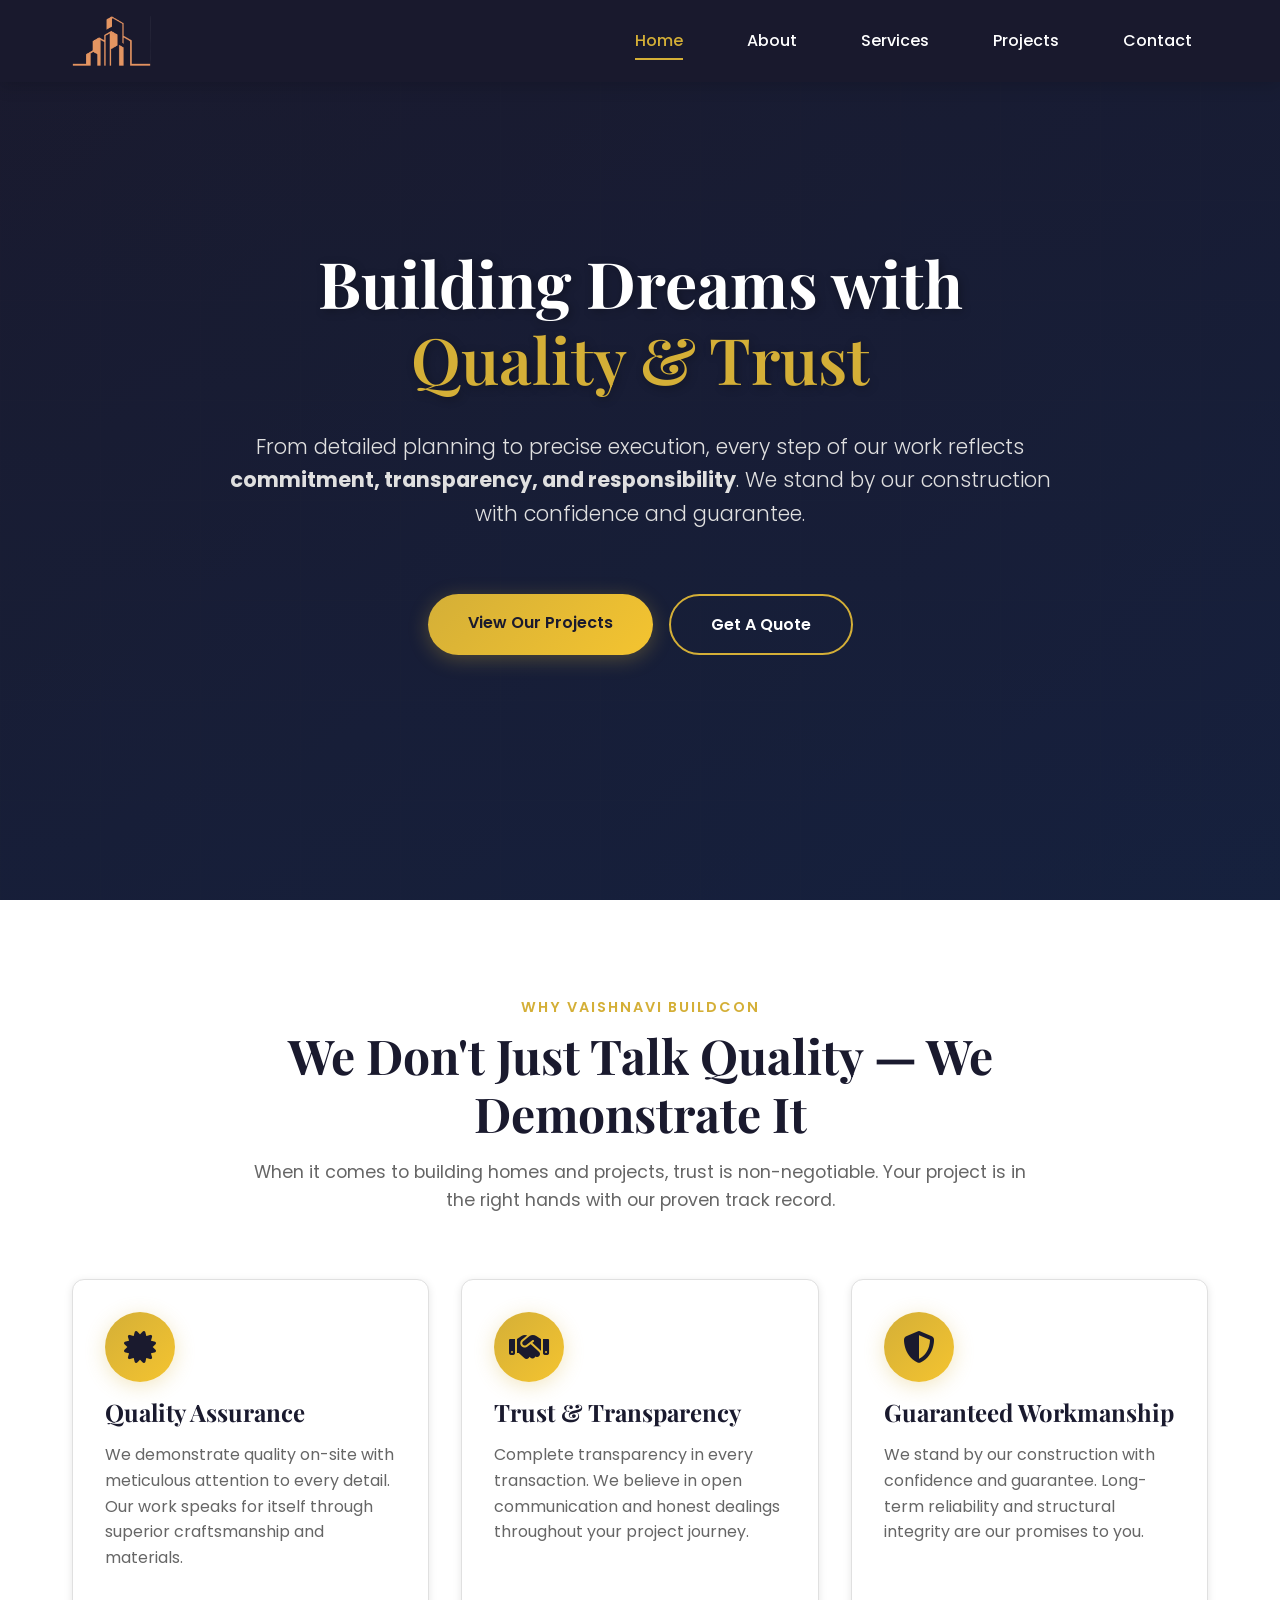
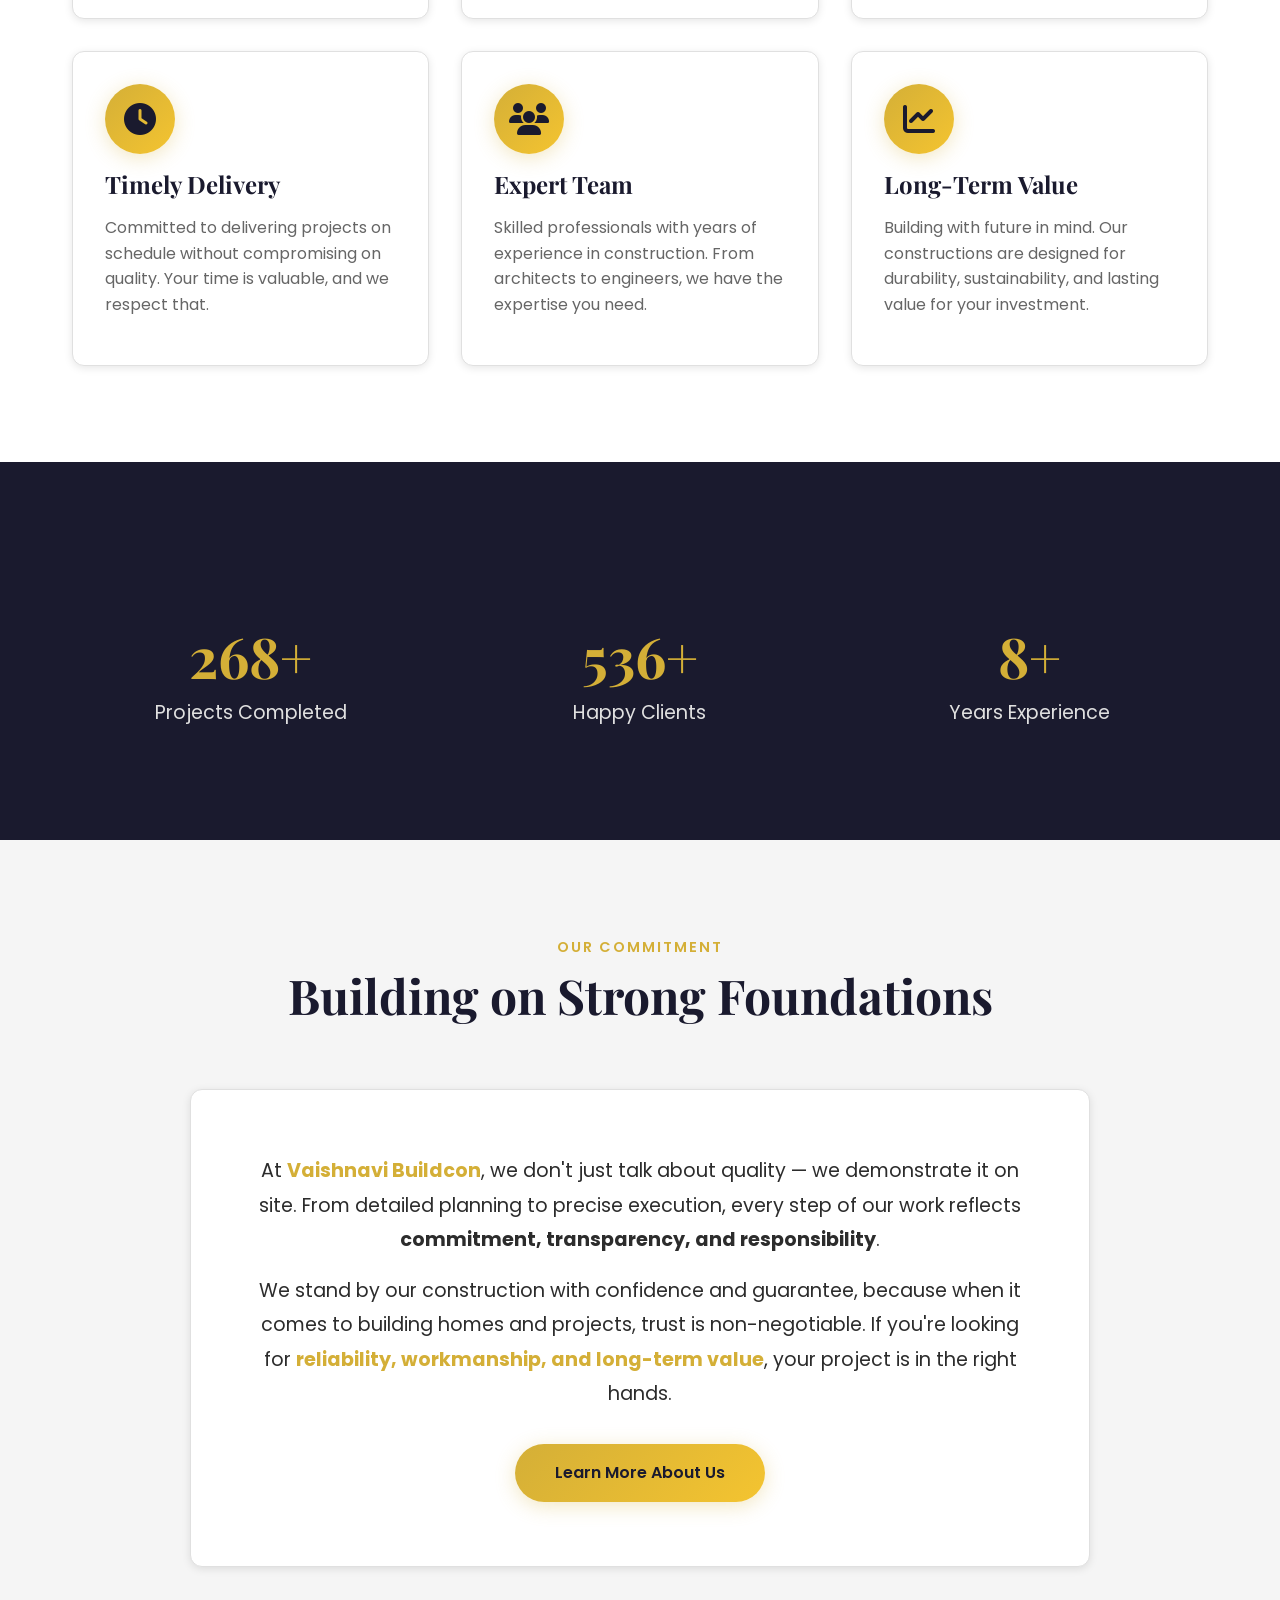
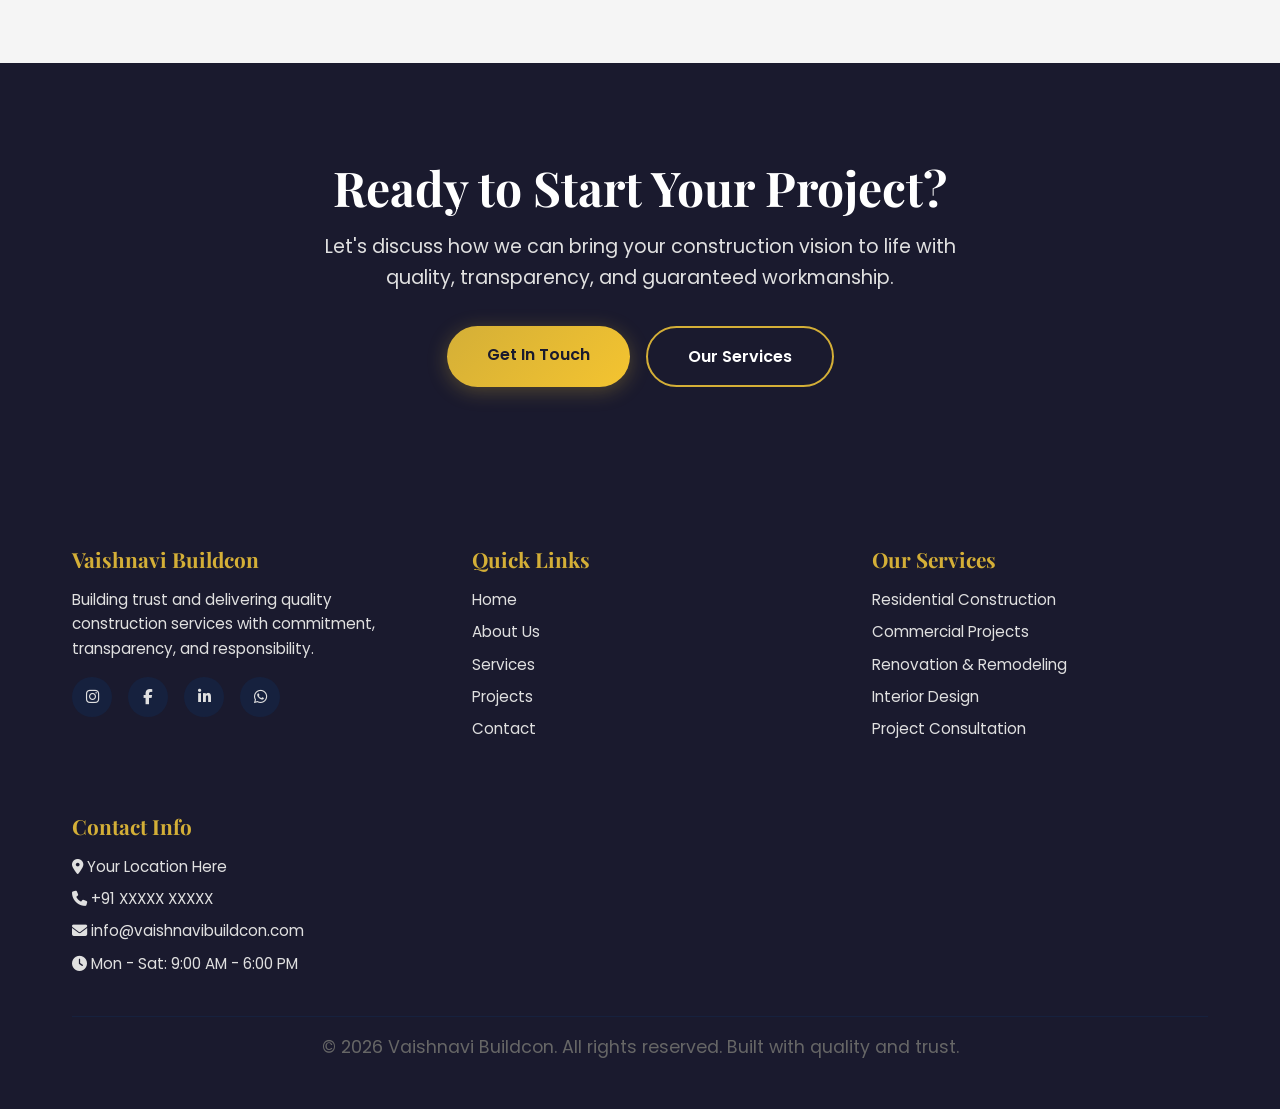
==== index.html @ 638ec4c2 "Initial commit: Vaishnavi Buildcon multi-page website" ====
<!DOCTYPE html>
<html lang="en">
<head>
    <meta charset="UTF-8">
    <meta name="viewport" content="width=device-width, initial-scale=1.0">
    <meta name="description" content="Vaishnavi Buildcon - Quality construction with commitment, transparency, and responsibility. Building homes and projects you can trust.">
    <title>Vaishnavi Buildcon - Quality Construction You Can Trust</title>
    
    <!-- Google Fonts -->
    <link rel="preconnect" href="https://fonts.googleapis.com">
    <link rel="preconnect" href="https://fonts.gstatic.com" crossorigin>
    <link href="https://fonts.googleapis.com/css2?family=Poppins:wght@300;400;500;600;700&family=Playfair+Display:wght@600;700;800&display=swap" rel="stylesheet">
    
    <!-- Font Awesome -->
    <link rel="stylesheet" href="https://cdnjs.cloudflare.com/ajax/libs/font-awesome/6.4.0/css/all.min.css">
    
    <!-- Custom CSS -->
    <link rel="stylesheet" href="css/styles.css">
    
    <!-- Favicon (placeholder) -->
    <link rel="icon" type="image/svg+xml" href="data:image/svg+xml,<svg xmlns='http://www.w3.org/2000/svg' viewBox='0 0 100 100'><text y='.9em' font-size='90'>🏗️</text></svg>">
</head>
<body>
    <!-- Navigation -->
    <nav class="navbar">
        <div class="container">
            <a href="index.html" class="logo" style="display: flex; align-items: center;">
                <img src="Vaishnavi Buildcon (Logo).png" alt="Vaishnavi Buildcon" style="height: 50px; width: auto; filter: brightness(1.2);">
            </a>
            <button class="menu-toggle" aria-label="Toggle menu">
                <span></span>
                <span></span>
                <span></span>
            </button>
            <ul class="nav-menu">
                <li><a href="index.html" class="nav-link">Home</a></li>
                <li><a href="about.html" class="nav-link">About</a></li>
                <li><a href="services.html" class="nav-link">Services</a></li>
                <li><a href="projects.html" class="nav-link">Projects</a></li>
                <li><a href="contact.html" class="nav-link">Contact</a></li>
            </ul>
        </div>
    </nav>

    <!-- Hero Section -->
    <section class="hero">
        <div class="hero-content">
            <h1>Building Dreams with <span class="hero-highlight">Quality & Trust</span></h1>
            <p class="hero-subtitle">
                From detailed planning to precise execution, every step of our work reflects 
                <strong>commitment, transparency, and responsibility</strong>. 
                We stand by our construction with confidence and guarantee.
            </p>
            <div class="hero-buttons">
                <a href="projects.html" class="btn btn-primary">View Our Projects</a>
                <a href="contact.html" class="btn btn-secondary">Get A Quote</a>
            </div>
        </div>
    </section>

    <!-- Why Choose Us Section -->
    <section class="section">
        <div class="container">
            <div class="section-header">
                <div class="section-subtitle">WHY VAISHNAVI BUILDCON</div>
                <h2 class="section-title">We Don't Just Talk Quality — We Demonstrate It</h2>
                <p class="section-description">
                    When it comes to building homes and projects, trust is non-negotiable. 
                    Your project is in the right hands with our proven track record.
                </p>
            </div>
            
            <div class="card-grid">
                <div class="card">
                    <div class="card-icon">
                        <i class="fas fa-certificate"></i>
                    </div>
                    <h3>Quality Assurance</h3>
                    <p>We demonstrate quality on-site with meticulous attention to every detail. Our work speaks for itself through superior craftsmanship and materials.</p>
                </div>
                
                <div class="card">
                    <div class="card-icon">
                        <i class="fas fa-handshake"></i>
                    </div>
                    <h3>Trust & Transparency</h3>
                    <p>Complete transparency in every transaction. We believe in open communication and honest dealings throughout your project journey.</p>
                </div>
                
                <div class="card">
                    <div class="card-icon">
                        <i class="fas fa-shield-alt"></i>
                    </div>
                    <h3>Guaranteed Workmanship</h3>
                    <p>We stand by our construction with confidence and guarantee. Long-term reliability and structural integrity are our promises to you.</p>
                </div>
                
                <div class="card">
                    <div class="card-icon">
                        <i class="fas fa-clock"></i>
                    </div>
                    <h3>Timely Delivery</h3>
                    <p>Committed to delivering projects on schedule without compromising on quality. Your time is valuable, and we respect that.</p>
                </div>
                
                <div class="card">
                    <div class="card-icon">
                        <i class="fas fa-users"></i>
                    </div>
                    <h3>Expert Team</h3>
                    <p>Skilled professionals with years of experience in construction. From architects to engineers, we have the expertise you need.</p>
                </div>
                
                <div class="card">
                    <div class="card-icon">
                        <i class="fas fa-chart-line"></i>
                    </div>
                    <h3>Long-Term Value</h3>
                    <p>Building with future in mind. Our constructions are designed for durability, sustainability, and lasting value for your investment.</p>
                </div>
            </div>
        </div>
    </section>

    <!-- Stats Section -->
    <section class="section section-dark">
        <div class="container">
            <div class="card-grid" style="text-align: center;">
                <div>
                    <h2 style="color: var(--primary-gold); font-size: 3.5rem; margin-bottom: 0.5rem;">
                        <span class="counter" data-target="500">0</span>+
                    </h2>
                    <p style="color: var(--medium-gray); font-size: 1.2rem;">Projects Completed</p>
                </div>
                <div>
                    <h2 style="color: var(--primary-gold); font-size: 3.5rem; margin-bottom: 0.5rem;">
                        <span class="counter" data-target="1000">0</span>+
                    </h2>
                    <p style="color: var(--medium-gray); font-size: 1.2rem;">Happy Clients</p>
                </div>
                <div>
                    <h2 style="color: var(--primary-gold); font-size: 3.5rem; margin-bottom: 0.5rem;">
                        <span class="counter" data-target="15">0</span>+
                    </h2>
                    <p style="color: var(--medium-gray); font-size: 1.2rem;">Years Experience</p>
                </div>
            </div>
        </div>
    </section>

    <!-- Our Commitment Section -->
    <section class="section section-light">
        <div class="container">
            <div class="section-header">
                <div class="section-subtitle">OUR COMMITMENT</div>
                <h2 class="section-title">Building on Strong Foundations</h2>
            </div>
            
            <div style="max-width: 900px; margin: 0 auto;">
                <div class="card" style="padding: var(--spacing-lg); text-align: center;">
                    <p style="font-size: 1.2rem; line-height: 1.8; color: var(--text-dark);">
                        At <strong style="color: var(--primary-gold);">Vaishnavi Buildcon</strong>, 
                        we don't just talk about quality — we demonstrate it on site. 
                        From detailed planning to precise execution, every step of our work reflects 
                        <strong>commitment, transparency, and responsibility</strong>.
                    </p>
                    <p style="font-size: 1.2rem; line-height: 1.8; color: var(--text-dark); margin-top: var(--spacing-sm);">
                        We stand by our construction with confidence and guarantee, because when it comes to 
                        building homes and projects, trust is non-negotiable. If you're looking for 
                        <strong style="color: var(--primary-gold);">reliability, workmanship, and long-term value</strong>, 
                        your project is in the right hands.
                    </p>
                    <div style="margin-top: var(--spacing-md);">
                        <a href="about.html" class="btn btn-primary">Learn More About Us</a>
                    </div>
                </div>
            </div>
        </div>
    </section>

    <!-- CTA Section -->
    <section class="section section-dark">
        <div class="container" style="text-align: center;">
            <h2 style="color: var(--white); margin-bottom: var(--spacing-sm);">
                Ready to Start Your Project?
            </h2>
            <p style="color: var(--medium-gray); font-size: 1.2rem; margin-bottom: var(--spacing-md); max-width: 700px; margin-left: auto; margin-right: auto;">
                Let's discuss how we can bring your construction vision to life with quality, 
                transparency, and guaranteed workmanship.
            </p>
            <div style="display: flex; gap: var(--spacing-sm); justify-content: center; flex-wrap: wrap;">
                <a href="contact.html" class="btn btn-primary">Get In Touch</a>
                <a href="services.html" class="btn btn-secondary">Our Services</a>
            </div>
        </div>
    </section>

    <!-- Footer -->
    <footer class="footer">
        <div class="container">
            <div class="footer-content">
                <div class="footer-section">
                    <h3>Vaishnavi Buildcon</h3>
                    <p>Building trust and delivering quality construction services with commitment, transparency, and responsibility.</p>
                    <div class="social-links">
                        <a href="https://www.instagram.com/reel/DUYKZyjikwP/" target="_blank" class="social-link" aria-label="Instagram">
                            <i class="fab fa-instagram"></i>
                        </a>
                        <a href="#" class="social-link" aria-label="Facebook">
                            <i class="fab fa-facebook-f"></i>
                        </a>
                        <a href="#" class="social-link" aria-label="LinkedIn">
                            <i class="fab fa-linkedin-in"></i>
                        </a>
                        <a href="#" class="social-link" aria-label="WhatsApp">
                            <i class="fab fa-whatsapp"></i>
                        </a>
                    </div>
                </div>
                
                <div class="footer-section">
                    <h3>Quick Links</h3>
                    <p><a href="index.html">Home</a></p>
                    <p><a href="about.html">About Us</a></p>
                    <p><a href="services.html">Services</a></p>
                    <p><a href="projects.html">Projects</a></p>
                    <p><a href="contact.html">Contact</a></p>
                </div>
                
                <div class="footer-section">
                    <h3>Our Services</h3>
                    <p>Residential Construction</p>
                    <p>Commercial Projects</p>
                    <p>Renovation & Remodeling</p>
                    <p>Interior Design</p>
                    <p>Project Consultation</p>
                </div>
                
                <div class="footer-section">
                    <h3>Contact Info</h3>
                    <p><i class="fas fa-map-marker-alt"></i> Your Location Here</p>
                    <p><i class="fas fa-phone"></i> +91 XXXXX XXXXX</p>
                    <p><i class="fas fa-envelope"></i> info@vaishnavibuildcon.com</p>
                    <p><i class="fas fa-clock"></i> Mon - Sat: 9:00 AM - 6:00 PM</p>
                </div>
            </div>
            
            <div class="footer-bottom">
                <p>&copy; 2026 Vaishnavi Buildcon. All rights reserved. Built with quality and trust.</p>
            </div>
        </div>
    </footer>

    <!-- JavaScript -->
    <script src="js/main.js"></script>
</body>
</html>
---- css/styles.css ----
/* ===================================
   Vaishnavi Buildcon - Premium Styles
   =================================== */

/* === CSS Variables & Design System === */
:root {
    /* Premium Color Palette */
    --primary-gold: #D4AF37;
    --primary-dark: #1a1a2e;
    --primary-blue: #16213e;
    --secondary-blue: #0f3460;
    --accent-gold: #F4C430;
    --light-gray: #f5f5f5;
    --medium-gray: #e0e0e0;
    --text-dark: #2c2c2c;
    --text-light: #666666;
    --white: #ffffff;
    
    /* Typography */
    --font-primary: 'Poppins', sans-serif;
    --font-secondary: 'Playfair Display', serif;
    
    /* Spacing */
    --spacing-xs: 0.5rem;
    --spacing-sm: 1rem;
    --spacing-md: 2rem;
    --spacing-lg: 4rem;
    --spacing-xl: 6rem;
    
    /* Transitions */
    --transition-smooth: all 0.3s ease;
    --transition-slow: all 0.5s ease;
    
    /* Shadows */
    --shadow-sm: 0 2px 8px rgba(0,0,0,0.1);
    --shadow-md: 0 4px 16px rgba(0,0,0,0.15);
    --shadow-lg: 0 8px 32px rgba(0,0,0,0.2);
    --shadow-gold: 0 4px 20px rgba(212,175,55,0.3);
}

/* === Reset & Base Styles === */
* {
    margin: 0;
    padding: 0;
    box-sizing: border-box;
}

html {
    scroll-behavior: smooth;
    font-size: 16px;
}

body {
    font-family: var(--font-primary);
    color: var(--text-dark);
    line-height: 1.6;
    overflow-x: hidden;
    background-color: var(--white);
}

img {
    max-width: 100%;
    height: auto;
    display: block;
}

a {
    text-decoration: none;
    color: inherit;
    transition: var(--transition-smooth);
}

ul, ol {
    list-style: none;
}

/* === Typography === */
h1, h2, h3, h4, h5, h6 {
    font-family: var(--font-secondary);
    font-weight: 700;
    line-height: 1.2;
    margin-bottom: var(--spacing-sm);
    color: var(--primary-dark);
}

h1 {
    font-size: clamp(2.5rem, 5vw, 4rem);
}

h2 {
    font-size: clamp(2rem, 4vw, 3rem);
}

h3 {
    font-size: clamp(1.5rem, 3vw, 2rem);
}

p {
    margin-bottom: var(--spacing-sm);
    color: var(--text-light);
    font-size: 1.1rem;
}

/* === Container & Layout === */
.container {
    max-width: 1200px;
    margin: 0 auto;
    padding: 0 var(--spacing-md);
}

.section {
    padding: var(--spacing-xl) 0;
}

.section-dark {
    background-color: var(--primary-dark);
    color: var(--white);
}

.section-light {
    background-color: var(--light-gray);
}

/* === Navigation === */
.navbar {
    position: fixed;
    top: 0;
    left: 0;
    width: 100%;
    background-color: rgba(26, 26, 46, 0.95);
    backdrop-filter: blur(10px);
    padding: 1rem 0;
    z-index: 1000;
    box-shadow: var(--shadow-md);
    transition: var(--transition-smooth);
}

.navbar.scrolled {
    padding: 0.5rem 0;
    background-color: rgba(26, 26, 46, 1);
}

.navbar .container {
    display: flex;
    justify-content: space-between;
    align-items: center;
}

.logo {
    font-family: var(--font-secondary);
    font-size: 1.8rem;
    font-weight: 700;
    color: var(--primary-gold);
    display: flex;
    align-items: center;
    gap: 0.5rem;
}

.logo-subtitle {
    font-size: 0.9rem;
    color: var(--white);
    font-family: var(--font-primary);
    font-weight: 400;
}

.nav-menu {
    display: flex;
    gap: var(--spacing-md);
    align-items: center;
}

.nav-link {
    color: var(--white);
    font-weight: 500;
    font-size: 1rem;
    padding: 0.5rem 1rem;
    border-radius: 4px;
    transition: var(--transition-smooth);
    position: relative;
}

.nav-link::after {
    content: '';
    position: absolute;
    bottom: 0;
    left: 50%;
    transform: translateX(-50%);
    width: 0;
    height: 2px;
    background: var(--primary-gold);
    transition: var(--transition-smooth);
}

.nav-link:hover::after,
.nav-link.active::after {
    width: 60%;
}

.nav-link:hover,
.nav-link.active {
    color: var(--primary-gold);
}

/* Mobile Menu Toggle */
.menu-toggle {
    display: none;
    flex-direction: column;
    gap: 5px;
    cursor: pointer;
    background: none;
    border: none;
    padding: 0.5rem;
}

.menu-toggle span {
    width: 28px;
    height: 3px;
    background-color: var(--primary-gold);
    border-radius: 2px;
    transition: var(--transition-smooth);
}

/* === Buttons === */
.btn {
    display: inline-block;
    padding: 1rem 2.5rem;
    font-size: 1rem;
    font-weight: 600;
    border-radius: 50px;
    border: none;
    cursor: pointer;
    transition: var(--transition-smooth);
    text-align: center;
    font-family: var(--font-primary);
}

.btn-primary {
    background: linear-gradient(135deg, var(--primary-gold), var(--accent-gold));
    color: var(--primary-dark);
    box-shadow: var(--shadow-gold);
}

.btn-primary:hover {
    transform: translateY(-3px);
    box-shadow: 0 6px 25px rgba(212,175,55,0.4);
}

.btn-secondary {
    background-color: transparent;
    color: var(--white);
    border: 2px solid var(--primary-gold);
}

.btn-secondary:hover {
    background-color: var(--primary-gold);
    color: var(--primary-dark);
    transform: translateY(-3px);
}

.btn-dark {
    background-color: var(--primary-dark);
    color: var(--white);
}

.btn-dark:hover {
    background-color: var(--primary-blue);
    transform: translateY(-3px);
}

/* === Hero Section === */
.hero {
    height: 100vh;
    min-height: 600px;
    position: relative;
    display: flex;
    align-items: center;
    justify-content: center;
    background: linear-gradient(135deg, var(--primary-dark), var(--primary-blue));
    overflow: hidden;
}

.hero::before {
    content: '';
    position: absolute;
    top: 0;
    left: 0;
    right: 0;
    bottom: 0;
    background-image: 
        linear-gradient(rgba(26, 26, 46, 0.85), rgba(22, 33, 62, 0.85)),
        url('data:image/svg+xml,<svg width="100" height="100" xmlns="http://www.w3.org/2000/svg"><defs><pattern id="grid" width="100" height="100" patternUnits="userSpaceOnUse"><path d="M 100 0 L 0 0 0 100" fill="none" stroke="rgba(212,175,55,0.1)" stroke-width="1"/></pattern></defs><rect width="100%" height="100%" fill="url(%23grid)"/></svg>');
    opacity: 0.5;
}

.hero-content {
    position: relative;
    z-index: 2;
    text-align: center;
    max-width: 900px;
    padding: 0 var(--spacing-md);
    animation: fadeInUp 1s ease;
}

.hero h1 {
    color: var(--white);
    margin-bottom: var(--spacing-md);
    text-shadow: 2px 2px 10px rgba(0,0,0,0.3);
}

.hero-subtitle {
    font-size: 1.3rem;
    color: var(--medium-gray);
    margin-bottom: var(--spacing-md);
    font-weight: 300;
}

.hero-highlight {
    color: var(--primary-gold);
    font-weight: 600;
}

.hero-buttons {
    display: flex;
    gap: var(--spacing-sm);
    justify-content: center;
    flex-wrap: wrap;
    margin-top: var(--spacing-lg);
}

/* === Section Headers === */
.section-header {
    text-align: center;
    max-width: 800px;
    margin: 0 auto var(--spacing-lg);
}

.section-subtitle {
    text-transform: uppercase;
    letter-spacing: 2px;
    color: var(--primary-gold);
    font-size: 0.9rem;
    font-weight: 600;
    margin-bottom: var(--spacing-xs);
}

.section-title {
    font-size: clamp(2rem, 4vw, 3rem);
    margin-bottom: var(--spacing-sm);
}

.section-description {
    font-size: 1.1rem;
    color: var(--text-light);
}

.section-dark .section-description {
    color: var(--medium-gray);
}

/* === Cards & Features === */
.card-grid {
    display: grid;
    grid-template-columns: repeat(auto-fit, minmax(300px, 1fr));
    gap: var(--spacing-md);
    margin-top: var(--spacing-lg);
}

.card {
    background: var(--white);
    border-radius: 12px;
    padding: var(--spacing-md);
    box-shadow: var(--shadow-sm);
    transition: var(--transition-smooth);
    border: 1px solid var(--medium-gray);
}

.card:hover {
    transform: translateY(-10px);
    box-shadow: var(--shadow-lg);
}

.card-icon {
    width: 70px;
    height: 70px;
    background: linear-gradient(135deg, var(--primary-gold), var(--accent-gold));
    border-radius: 50%;
    display: flex;
    align-items: center;
    justify-content: center;
    margin-bottom: var(--spacing-sm);
    font-size: 2rem;
    color: var(--primary-dark);
    box-shadow: var(--shadow-gold);
}

.card h3 {
    margin-bottom: var(--spacing-sm);
    font-size: 1.5rem;
}

.card p {
    font-size: 1rem;
}

/* === Footer === */
.footer {
    background-color: var(--primary-dark);
    color: var(--white);
    padding: var(--spacing-lg) 0 var(--spacing-md);
}

.footer-content {
    display: grid;
    grid-template-columns: repeat(auto-fit, minmax(250px, 1fr));
    gap: var(--spacing-lg);
    margin-bottom: var(--spacing-md);
}

.footer-section h3 {
    color: var(--primary-gold);
    margin-bottom: var(--spacing-sm);
    font-size: 1.3rem;
}

.footer-section p,
.footer-section a {
    color: var(--medium-gray);
    font-size: 0.95rem;
    margin-bottom: 0.5rem;
}

.footer-section a:hover {
    color: var(--primary-gold);
}

.social-links {
    display: flex;
    gap: var(--spacing-sm);
    margin-top: var(--spacing-sm);
}

.social-link {
    width: 40px;
    height: 40px;
    background-color: var(--primary-blue);
    border-radius: 50%;
    display: flex;
    align-items: center;
    justify-content: center;
    transition: var(--transition-smooth);
}

.social-link:hover {
    background-color: var(--primary-gold);
    transform: translateY(-3px);
}

.footer-bottom {
    border-top: 1px solid var(--primary-blue);
    padding-top: var(--spacing-sm);
    text-align: center;
    color: var(--text-light);
}

/* === Animations === */
@keyframes fadeInUp {
    from {
        opacity: 0;
        transform: translateY(30px);
    }
    to {
        opacity: 1;
        transform: translateY(0);
    }
}

@keyframes fadeIn {
    from {
        opacity: 0;
    }
    to {
        opacity: 1;
    }
}

.fade-in {
    animation: fadeIn 1s ease;
}

/* === Responsive Design === */
@media (max-width: 768px) {
    .menu-toggle {
        display: flex;
        z-index: 1001;
    }
    
    .nav-menu {
        position: fixed;
        top: 0;
        right: -100%;
        height: 100vh;
        width: 70%;
        max-width: 300px;
        background-color: var(--primary-dark);
        flex-direction: column;
        padding: 5rem 2rem;
        gap: var(--spacing-sm);
        transition: var(--transition-smooth);
        box-shadow: var(--shadow-lg);
        align-items: flex-start;
    }
    
    .nav-menu.active {
        right: 0;
    }
    
    .hero-buttons {
        flex-direction: column;
        align-items: center;
    }
    
    .btn {
        width: 100%;
        max-width: 300px;
    }
    
    .card-grid {
        grid-template-columns: 1fr;
    }
    
    .section {
        padding: var(--spacing-lg) 0;
    }
}

@media (max-width: 480px) {
    :root {
        font-size: 14px;
    }
    
    .navbar {
        padding: 0.8rem 0;
    }
    
    .logo {
        font-size: 1.4rem;
    }
}
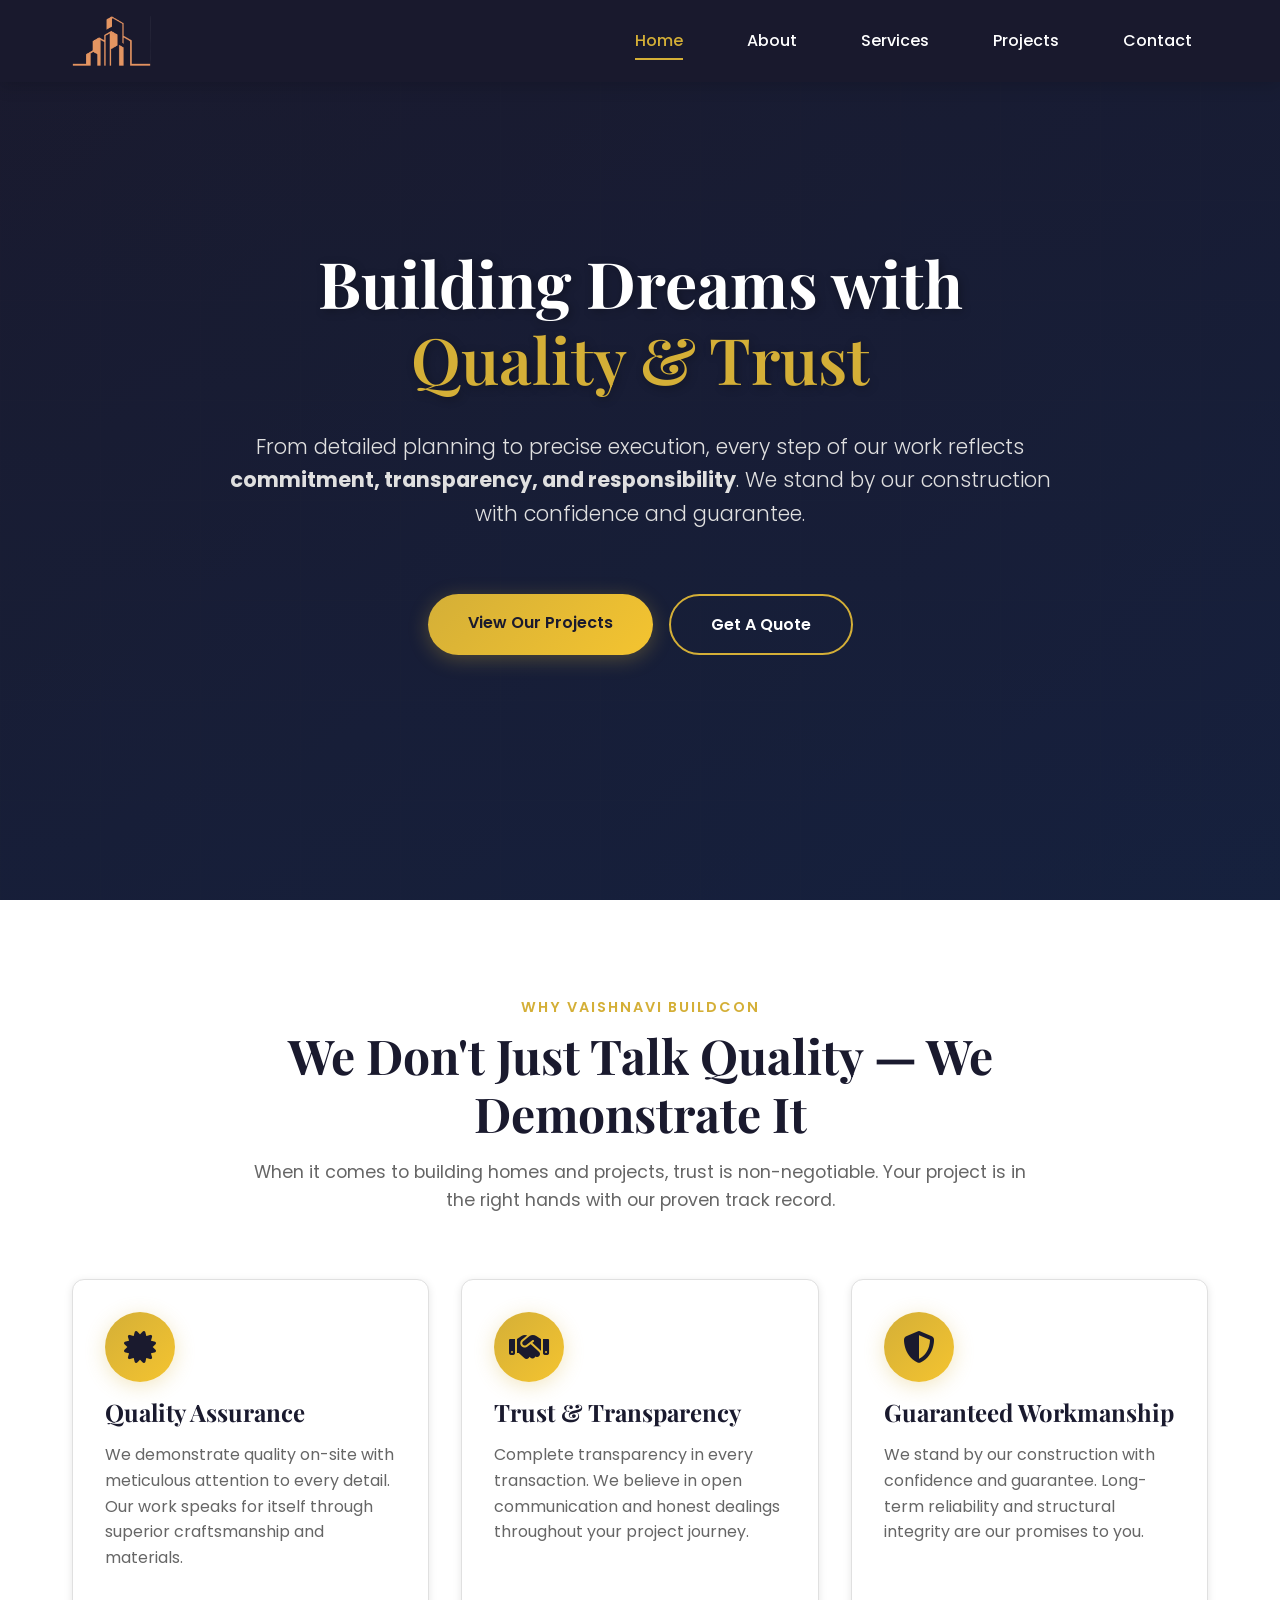
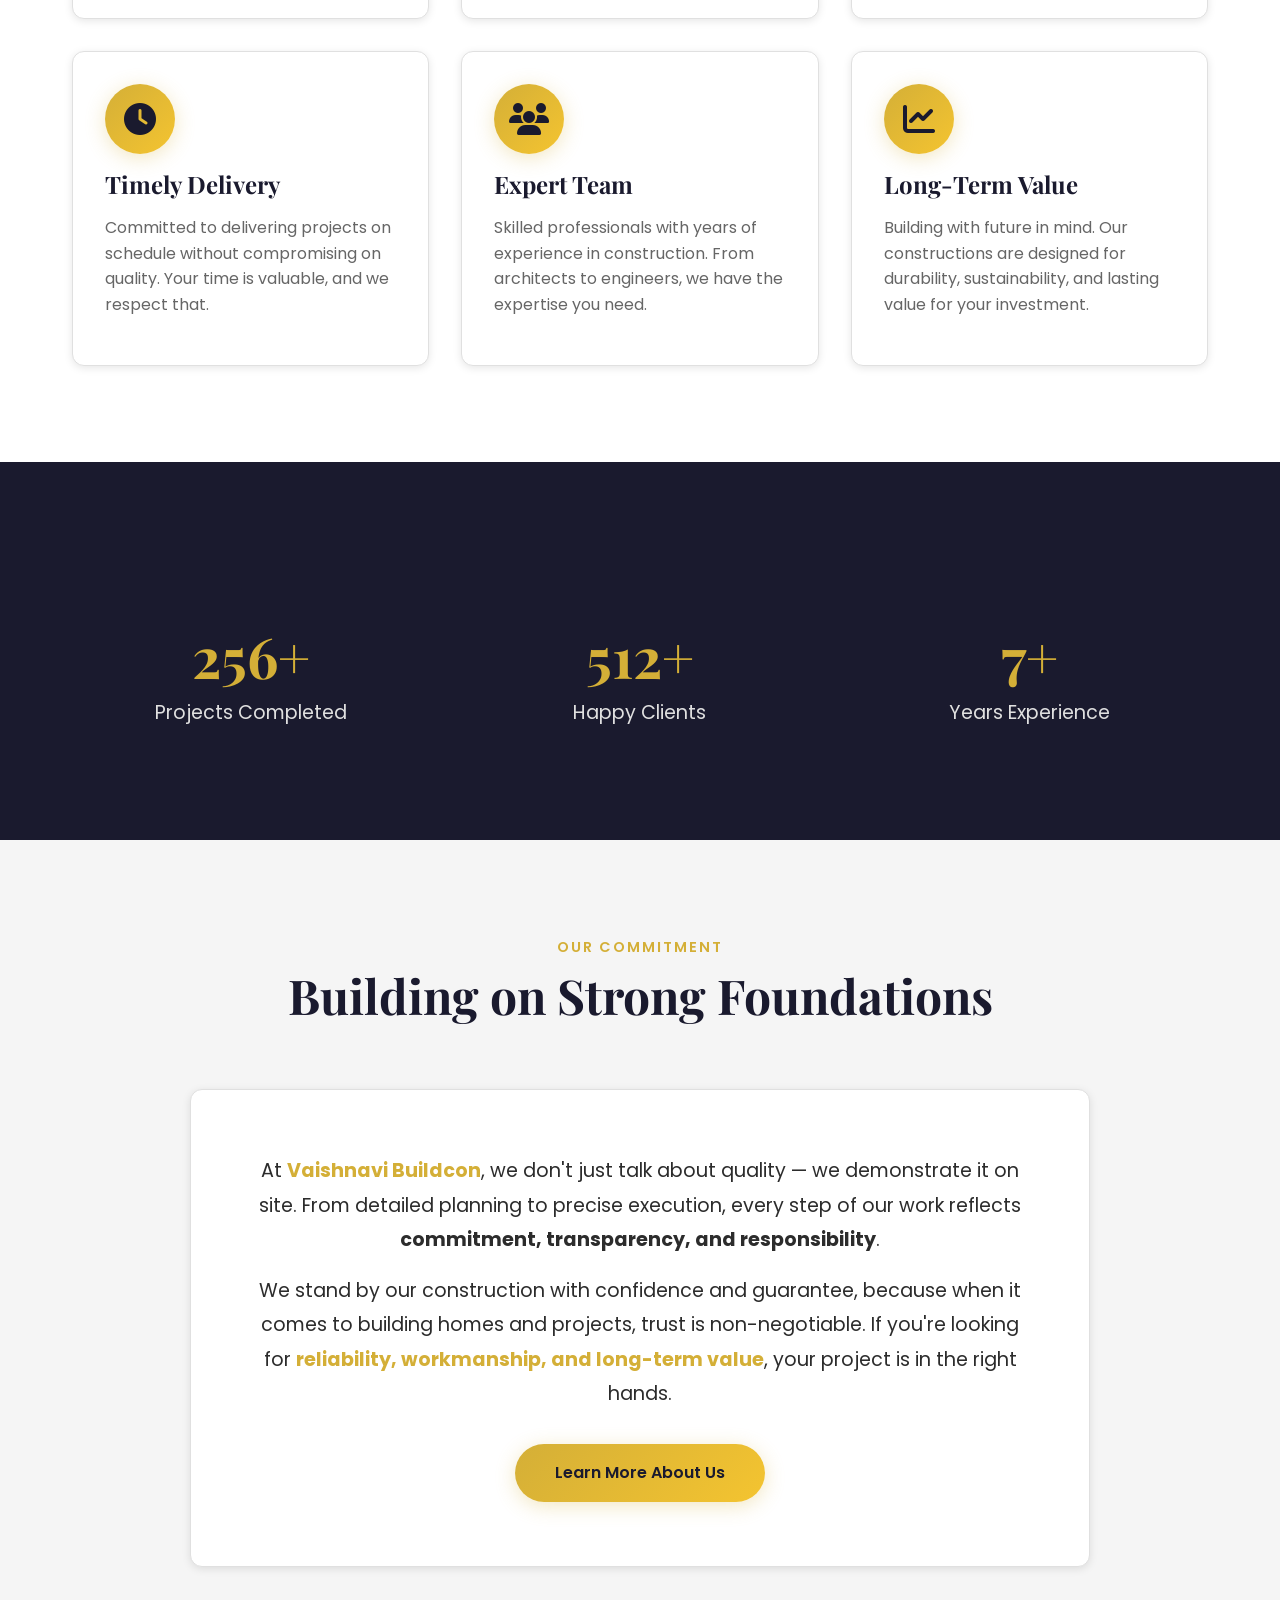
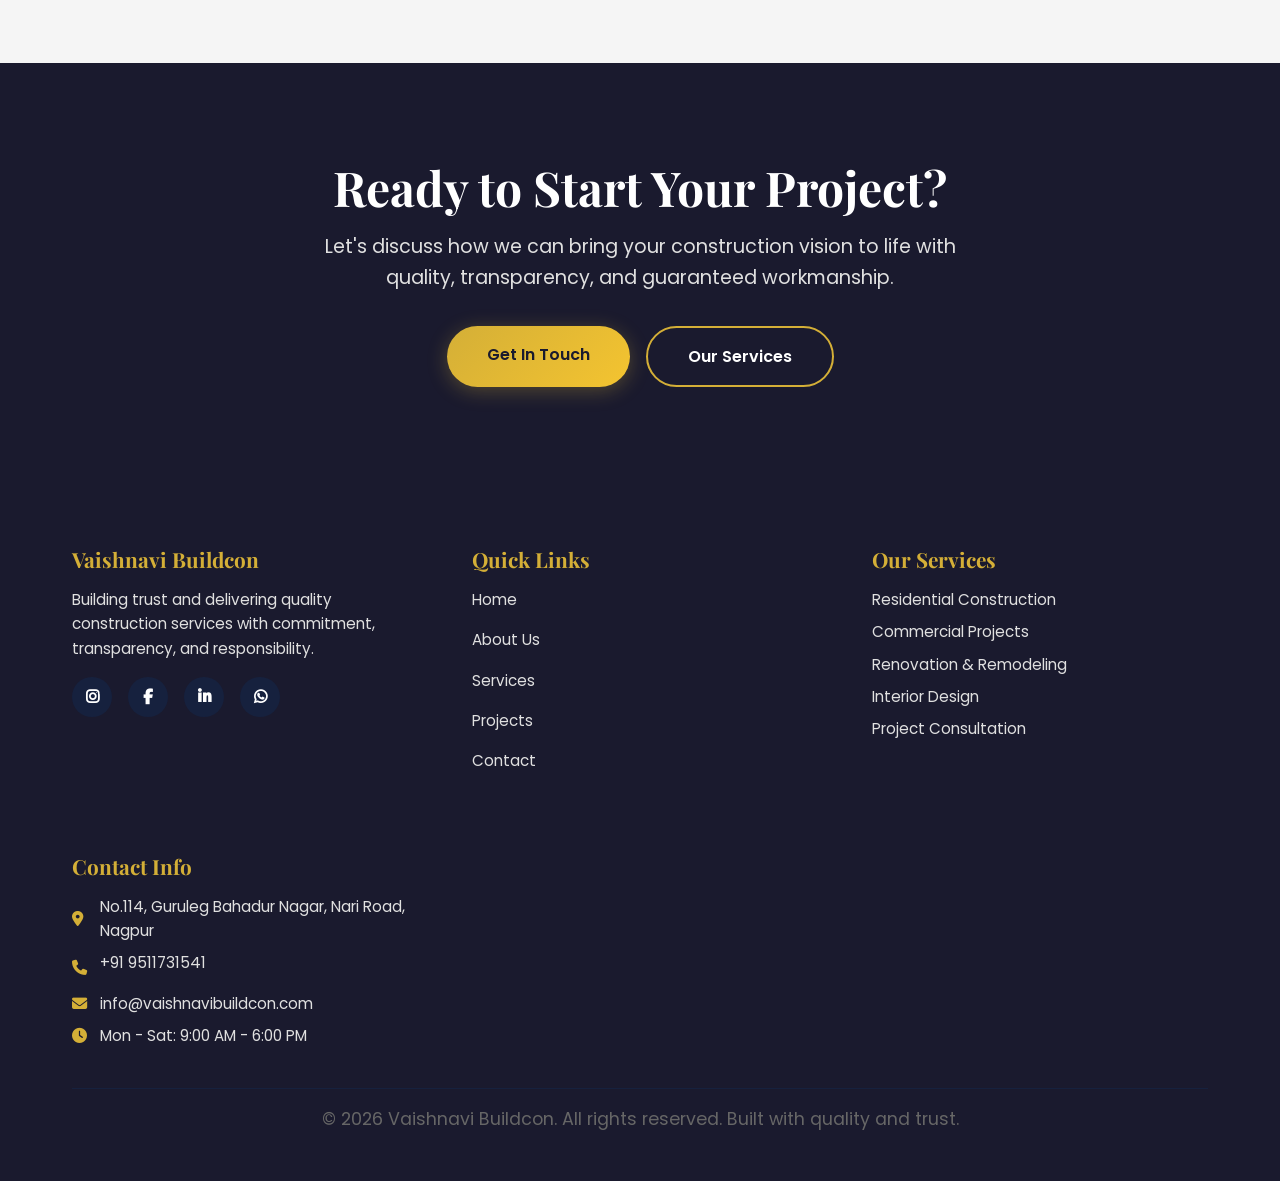
==== commit cb26dfe1: "Replace project card icons with real construction images from Unsplash" ====
--- a/index.html
+++ b/index.html
@@ -238,10 +238,10 @@
                 
                 <div class="footer-section">
                     <h3>Contact Info</h3>
-                    <p><i class="fas fa-map-marker-alt"></i> Your Location Here</p>
-                    <p><i class="fas fa-phone"></i> +91 XXXXX XXXXX</p>
-                    <p><i class="fas fa-envelope"></i> info@vaishnavibuildcon.com</p>
-                    <p><i class="fas fa-clock"></i> Mon - Sat: 9:00 AM - 6:00 PM</p>
+                    <p><i class="fas fa-map-marker-alt" style="margin-right: 0.5rem;"></i> No.114, Guruleg Bahadur Nagar, Nari Road, Nagpur</p>
+                    <p><i class="fas fa-phone" style="margin-right: 0.5rem;"></i> <a href="tel:+919511731541">+91 9511731541</a></p>
+                    <p><i class="fas fa-envelope" style="margin-right: 0.5rem;"></i> info@vaishnavibuildcon.com</p>
+                    <p><i class="fas fa-clock" style="margin-right: 0.5rem;"></i> Mon - Sat: 9:00 AM - 6:00 PM</p>
                 </div>
             </div>
             
--- a/css/styles.css
+++ b/css/styles.css
@@ -393,9 +393,20 @@
     box-shadow: var(--shadow-gold);
 }
 
+.card-icon i {
+    color: var(--primary-dark);
+}
+
 .card h3 {
     margin-bottom: var(--spacing-sm);
     font-size: 1.5rem;
+}
+
+/* Ensure all FontAwesome icons are visible */
+i.fas, i.fab, i.far, i.fal {
+    font-family: 'Font Awesome 6 Free', 'Font Awesome 6 Brands' !important;
+    font-weight: 900;
+    font-style: normal;
 }
 
 .card p {
@@ -427,6 +438,13 @@
     color: var(--medium-gray);
     font-size: 0.95rem;
     margin-bottom: 0.5rem;
+    display: flex;
+    align-items: center;
+}
+
+.footer-section p i {
+    color: var(--primary-gold);
+    min-width: 20px;
 }
 
 .footer-section a:hover {
@@ -448,11 +466,21 @@
     align-items: center;
     justify-content: center;
     transition: var(--transition-smooth);
+    color: var(--white);
+    font-size: 1.1rem;
+}
+
+.social-link i {
+    color: var(--white);
 }
 
 .social-link:hover {
     background-color: var(--primary-gold);
     transform: translateY(-3px);
+}
+
+.social-link:hover i {
+    color: var(--primary-dark);
 }
 
 .footer-bottom {
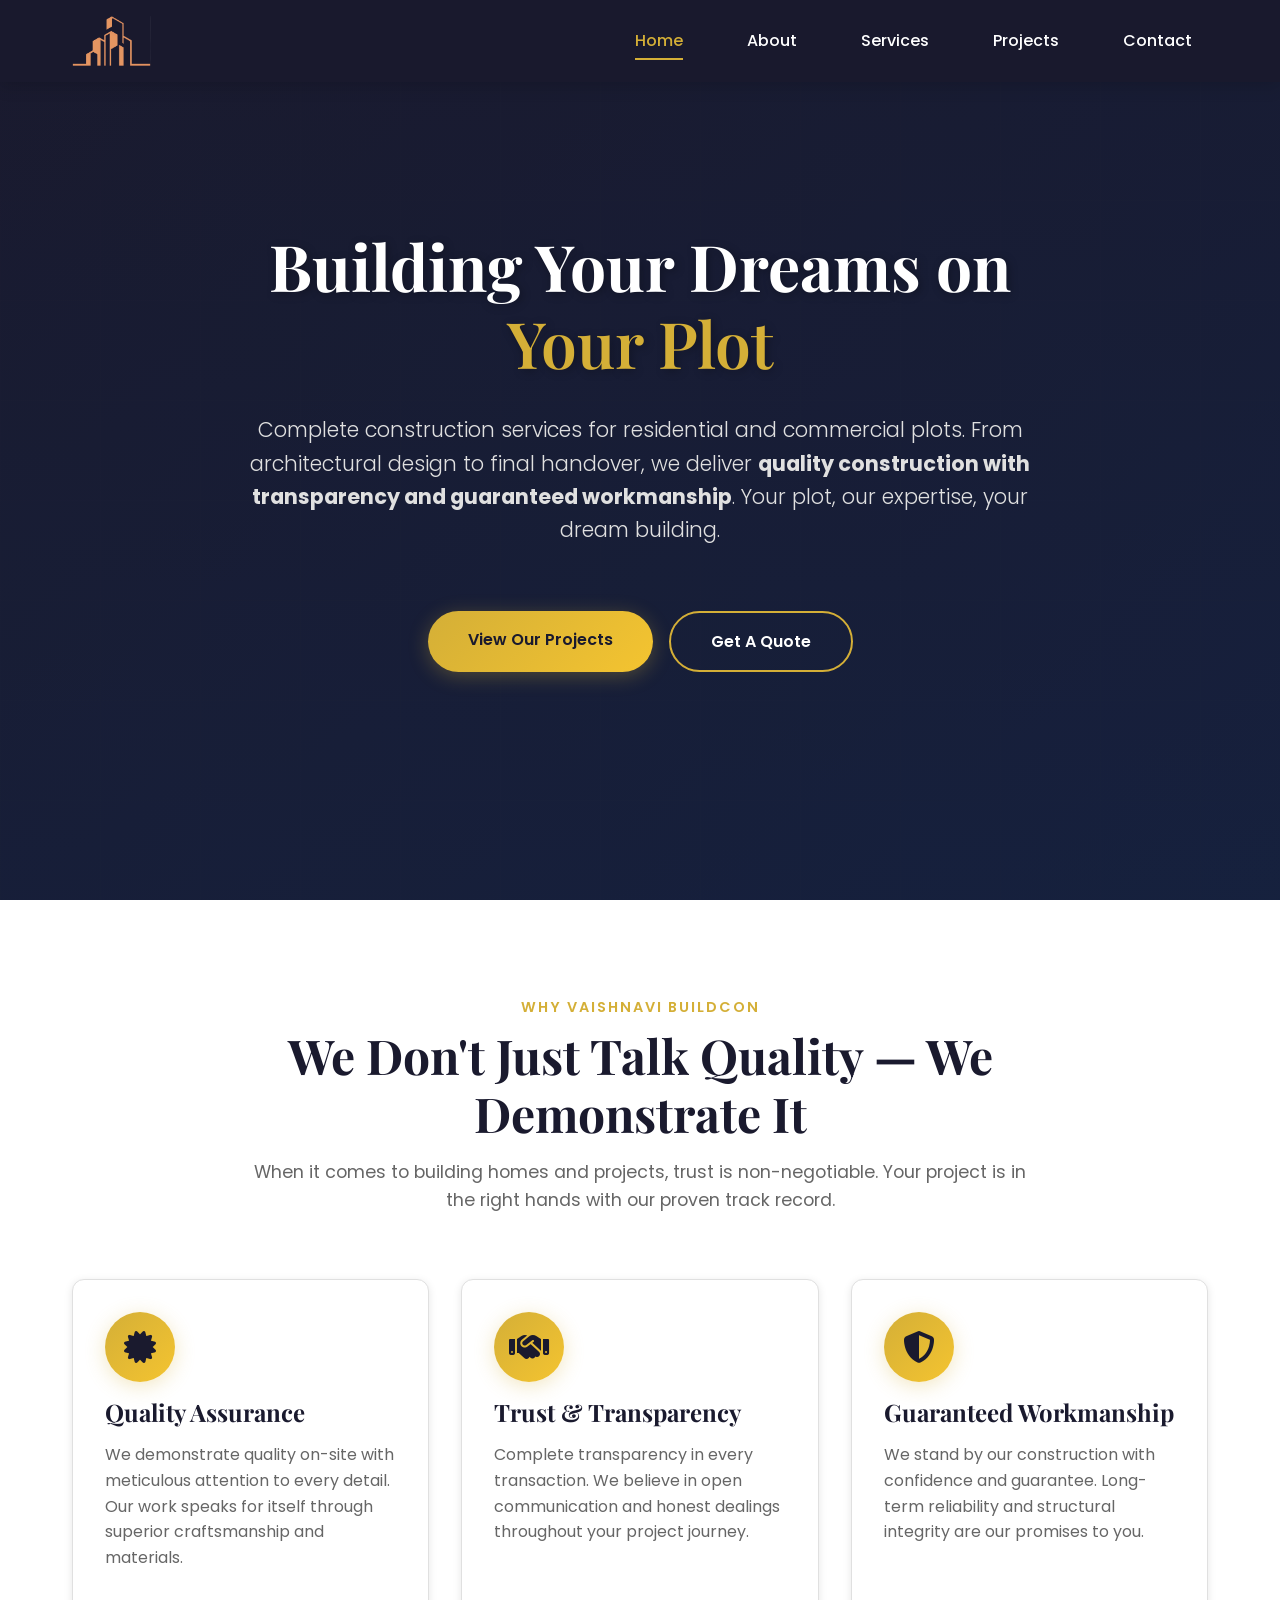
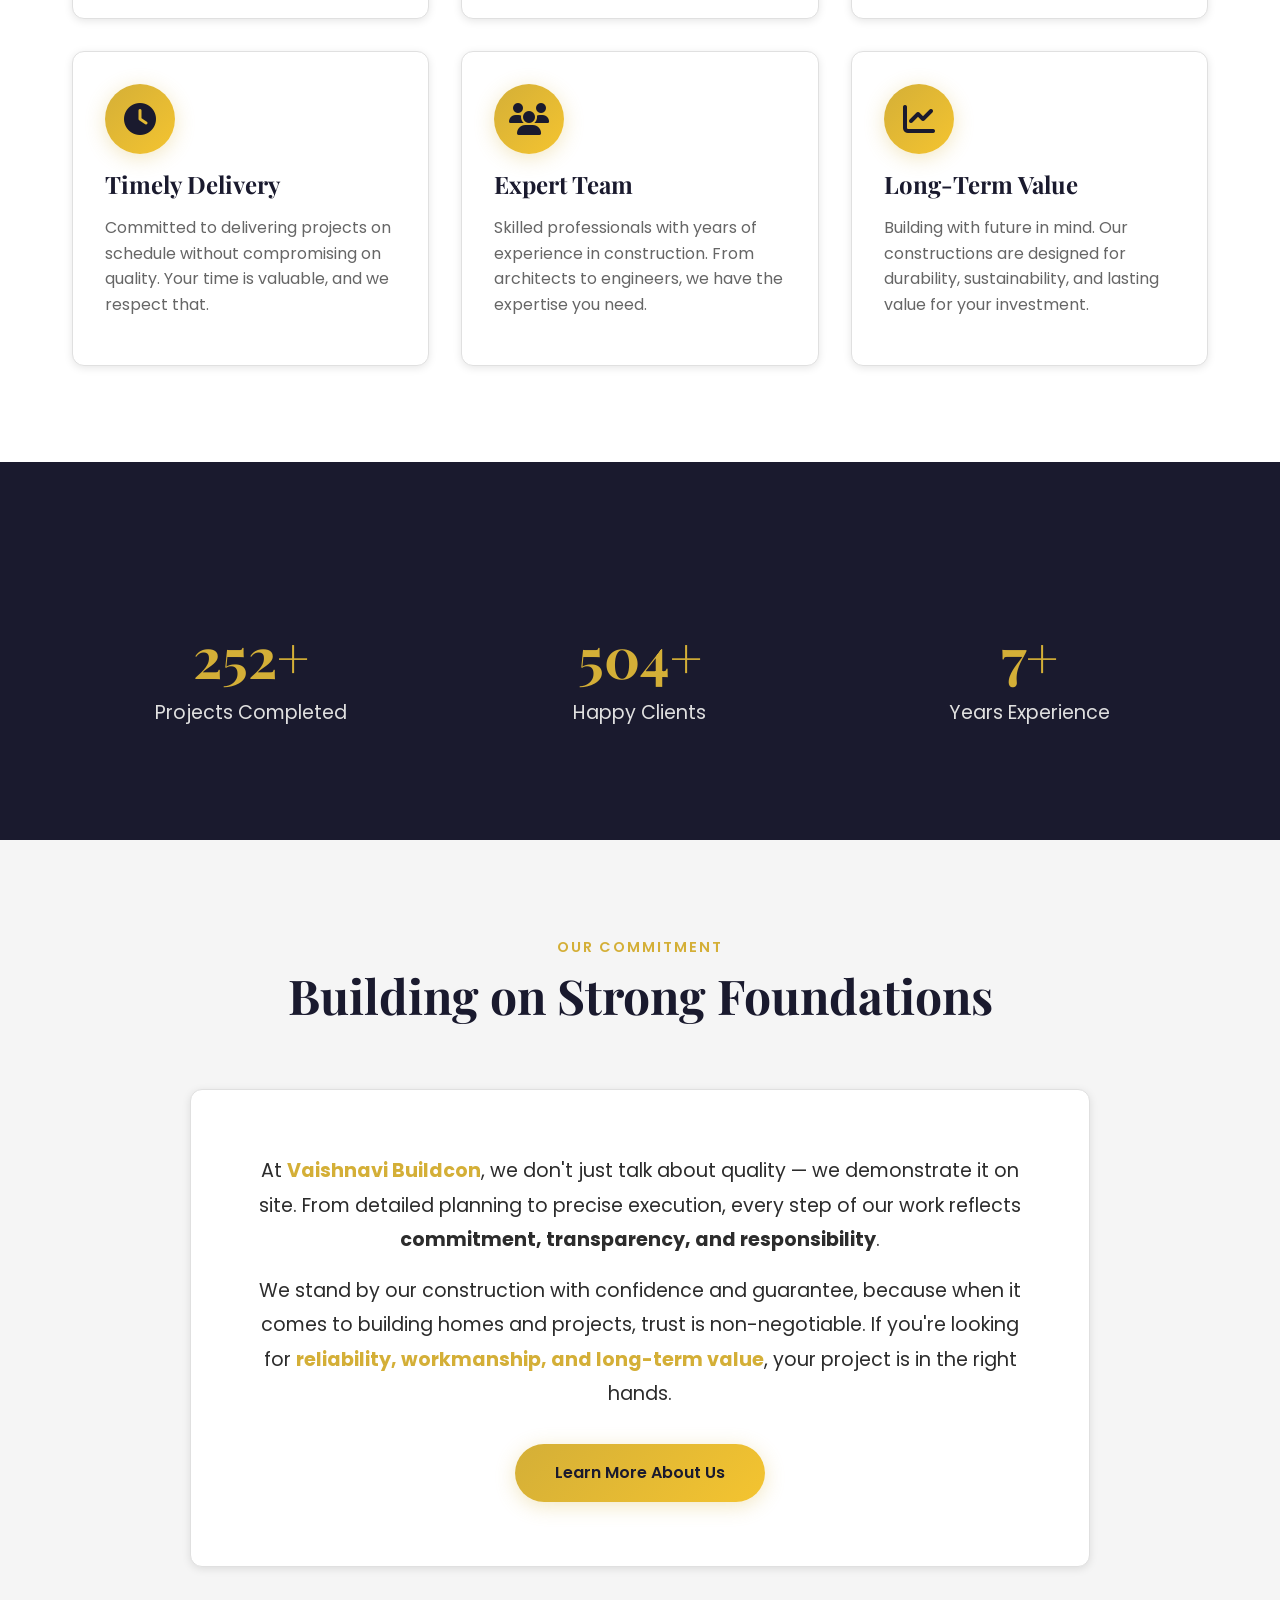
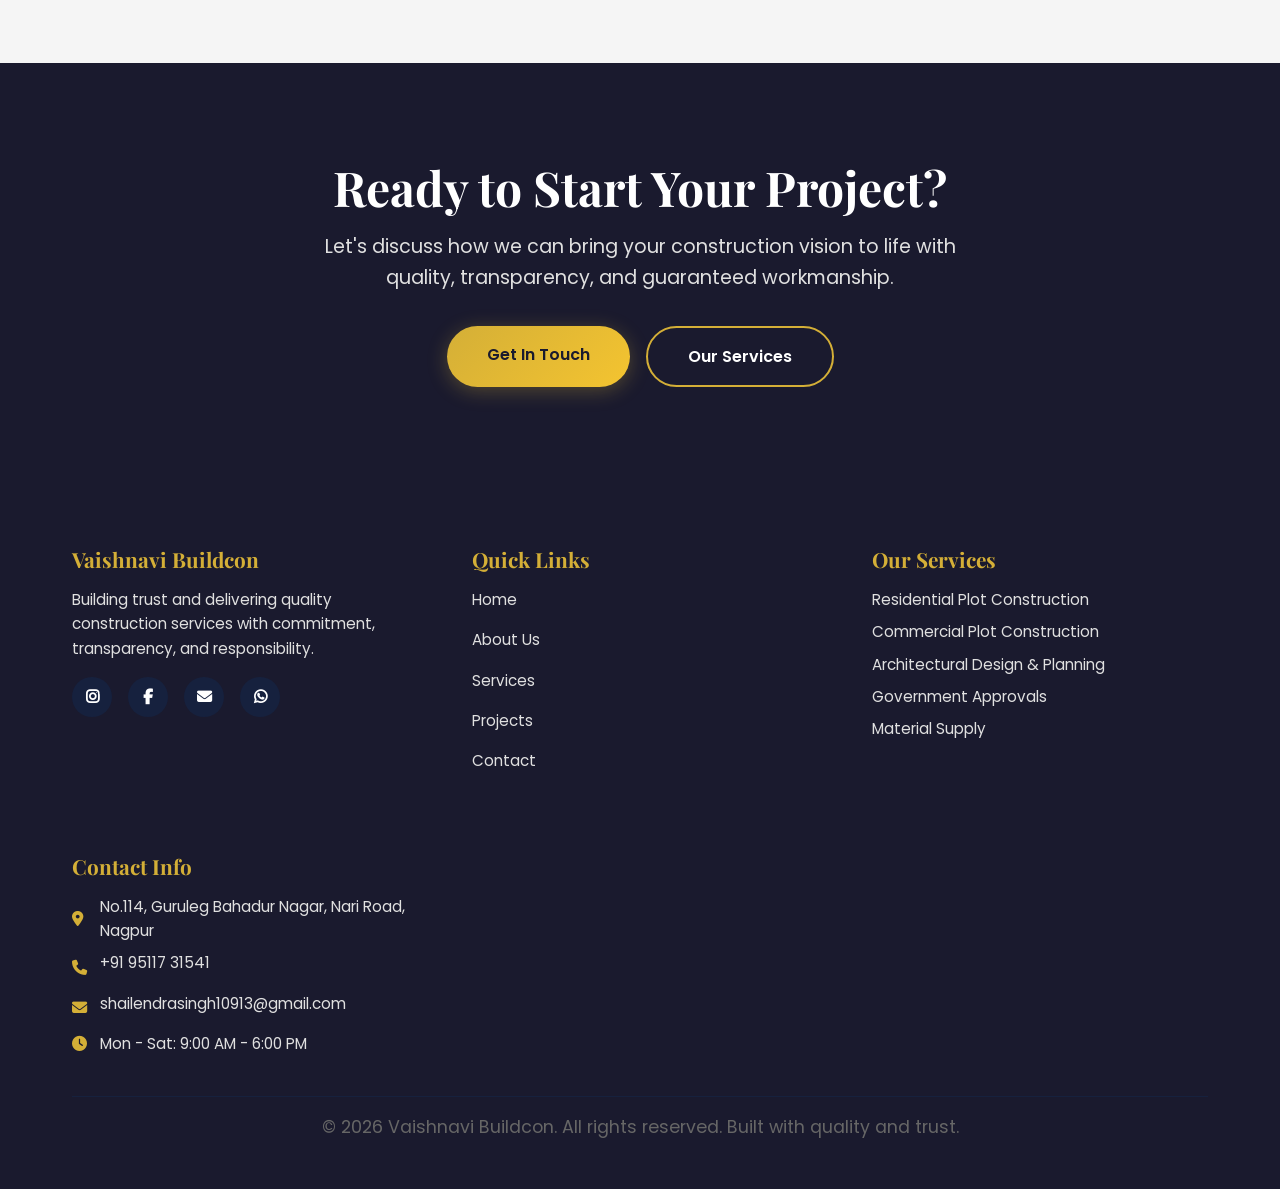
==== commit 3ae7e18b: "Update contact info, services, social links, and Web3Forms integration" ====
--- a/index.html
+++ b/index.html
@@ -3,8 +3,8 @@
 <head>
     <meta charset="UTF-8">
     <meta name="viewport" content="width=device-width, initial-scale=1.0">
-    <meta name="description" content="Vaishnavi Buildcon - Quality construction with commitment, transparency, and responsibility. Building homes and projects you can trust.">
-    <title>Vaishnavi Buildcon - Quality Construction You Can Trust</title>
+    <meta name="description" content="Vaishnavi Buildcon - Complete plot construction services for residential and commercial buildings. From design to delivery with quality and trust.">
+    <title>Vaishnavi Buildcon - Complete Plot Construction Services | Residential & Commercial</title>
     
     <!-- Google Fonts -->
     <link rel="preconnect" href="https://fonts.googleapis.com">
@@ -45,11 +45,11 @@
     <!-- Hero Section -->
     <section class="hero">
         <div class="hero-content">
-            <h1>Building Dreams with <span class="hero-highlight">Quality & Trust</span></h1>
+            <h1>Building Your Dreams on <span class="hero-highlight">Your Plot</span></h1>
             <p class="hero-subtitle">
-                From detailed planning to precise execution, every step of our work reflects 
-                <strong>commitment, transparency, and responsibility</strong>. 
-                We stand by our construction with confidence and guarantee.
+                Complete construction services for residential and commercial plots. From architectural design to final handover, 
+                we deliver <strong>quality construction with transparency and guaranteed workmanship</strong>. 
+                Your plot, our expertise, your dream building.
             </p>
             <div class="hero-buttons">
                 <a href="projects.html" class="btn btn-primary">View Our Projects</a>
@@ -203,16 +203,16 @@
                     <h3>Vaishnavi Buildcon</h3>
                     <p>Building trust and delivering quality construction services with commitment, transparency, and responsibility.</p>
                     <div class="social-links">
-                        <a href="https://www.instagram.com/reel/DUYKZyjikwP/" target="_blank" class="social-link" aria-label="Instagram">
+                        <a href="https://www.instagram.com/vaishnavi_buildcon__?igsh=MWp1bjlud3llNHpjOA==" target="_blank" class="social-link" aria-label="Instagram">
                             <i class="fab fa-instagram"></i>
                         </a>
-                        <a href="#" class="social-link" aria-label="Facebook">
+                        <a href="https://www.facebook.com/profile.php?id=61583809733543" target="_blank" class="social-link" aria-label="Facebook">
                             <i class="fab fa-facebook-f"></i>
                         </a>
-                        <a href="#" class="social-link" aria-label="LinkedIn">
-                            <i class="fab fa-linkedin-in"></i>
-                        </a>
-                        <a href="#" class="social-link" aria-label="WhatsApp">
+                        <a href="mailto:shailendrasingh10913@gmail.com" class="social-link" aria-label="Email">
+                            <i class="fas fa-envelope"></i>
+                        </a>
+                        <a href="https://wa.me/919511731541" target="_blank" class="social-link" aria-label="WhatsApp">
                             <i class="fab fa-whatsapp"></i>
                         </a>
                     </div>
@@ -229,18 +229,18 @@
                 
                 <div class="footer-section">
                     <h3>Our Services</h3>
-                    <p>Residential Construction</p>
-                    <p>Commercial Projects</p>
-                    <p>Renovation & Remodeling</p>
-                    <p>Interior Design</p>
-                    <p>Project Consultation</p>
+                    <p>Residential Plot Construction</p>
+                    <p>Commercial Plot Construction</p>
+                    <p>Architectural Design & Planning</p>
+                    <p>Government Approvals</p>
+                    <p>Material Supply</p>
                 </div>
                 
                 <div class="footer-section">
                     <h3>Contact Info</h3>
                     <p><i class="fas fa-map-marker-alt" style="margin-right: 0.5rem;"></i> No.114, Guruleg Bahadur Nagar, Nari Road, Nagpur</p>
-                    <p><i class="fas fa-phone" style="margin-right: 0.5rem;"></i> <a href="tel:+919511731541">+91 9511731541</a></p>
-                    <p><i class="fas fa-envelope" style="margin-right: 0.5rem;"></i> info@vaishnavibuildcon.com</p>
+                    <p><i class="fas fa-phone" style="margin-right: 0.5rem;"></i> <a href="tel:+919511731541">+91 95117 31541</a></p>
+                    <p><i class="fas fa-envelope" style="margin-right: 0.5rem;"></i> <a href="mailto:shailendrasingh10913@gmail.com">shailendrasingh10913@gmail.com</a></p>
                     <p><i class="fas fa-clock" style="margin-right: 0.5rem;"></i> Mon - Sat: 9:00 AM - 6:00 PM</p>
                 </div>
             </div>
--- a/css/styles.css
+++ b/css/styles.css
@@ -106,6 +106,7 @@
     max-width: 1200px;
     margin: 0 auto;
     padding: 0 var(--spacing-md);
+    width: 100%;
 }
 
 .section {
@@ -517,6 +518,10 @@
 
 /* === Responsive Design === */
 @media (max-width: 768px) {
+    .container {
+        padding: 0 var(--spacing-sm);
+    }
+    
     .menu-toggle {
         display: flex;
         z-index: 1001;
@@ -542,22 +547,69 @@
         right: 0;
     }
     
+    .hero {
+        min-height: 500px;
+        padding: 0;
+    }
+    
+    .hero-content {
+        padding: 0 var(--spacing-sm);
+    }
+    
     .hero-buttons {
         flex-direction: column;
         align-items: center;
+        gap: 1rem;
+        width: 100%;
     }
     
     .btn {
         width: 100%;
-        max-width: 300px;
+        max-width: 280px;
+        padding: 0.9rem 2rem;
     }
     
     .card-grid {
         grid-template-columns: 1fr;
+        gap: var(--spacing-sm);
     }
     
     .section {
-        padding: var(--spacing-lg) 0;
+        padding: 3rem 0;
+    }
+    
+    .section-header {
+        margin-bottom: 2rem;
+    }
+    
+    .footer-content {
+        grid-template-columns: 1fr;
+        gap: var(--spacing-md);
+        text-align: center;
+    }
+    
+    .footer-section p,
+    .footer-section a {
+        justify-content: center;
+    }
+    
+    .social-links {
+        justify-content: center;
+    }
+    
+    /* CTA Section Mobile */
+    .section-dark .container > div[style*="display: flex"] {
+        gap: 1rem !important;
+    }
+    
+    /* Contact Page Specific */
+    .contact-info-card {
+        padding: var(--spacing-md) !important;
+    }
+    
+    .contact-item {
+        flex-direction: row;
+        text-align: left;
     }
 }
 
@@ -566,11 +618,117 @@
         font-size: 14px;
     }
     
+    .container {
+        padding: 0 1rem;
+    }
+    
     .navbar {
         padding: 0.8rem 0;
     }
     
+    .navbar .container {
+        padding: 0 1rem;
+    }
+    
     .logo {
+        font-size: 1.3rem;
+    }
+    
+    .logo img {
+        height: 35px;
+    }
+    
+    .hero {
+        min-height: 450px;
+    }
+    
+    .hero-content {
+        padding: 0 1rem;
+    }
+    
+    .hero-buttons {
+        gap: 0.8rem;
+    }
+    
+    .section {
+        padding: 2.5rem 0;
+    }
+    
+    .section-header {
+        margin-bottom: 1.5rem;
+    }
+    
+    h1 {
+        font-size: 2rem;
+    }
+    
+    h2 {
+        font-size: 1.75rem;
+    }
+    
+    h3 {
         font-size: 1.4rem;
     }
-}
+    
+    .btn {
+        padding: 0.8rem 1.5rem;
+        font-size: 0.95rem;
+        max-width: 100%;
+    }
+    
+    .card {
+        padding: 1.5rem;
+    }
+    
+    .card-grid {
+        gap: 1rem;
+    }
+    
+    .card-icon {
+        width: 60px;
+        height: 60px;
+        font-size: 1.8rem;
+    }
+    
+    /* Footer mobile adjustments */
+    .footer {
+        padding: 2.5rem 0 1.5rem;
+    }
+    
+    .footer-content {
+        gap: 2rem;
+    }
+    
+    .footer-section h3 {
+        font-size: 1.2rem;
+    }
+    
+    .social-links {
+        margin-top: 1rem;
+    }
+    
+    .social-link {
+        width: 36px;
+        height: 36px;
+        font-size: 1rem;
+    }
+    
+    /* Contact page mobile */
+    .contact-info-card {
+        padding: 1.5rem !important;
+    }
+    
+    .contact-icon {
+        width: 45px;
+        height: 45px;
+        font-size: 1.2rem;
+    }
+    
+    /* Form adjustments */
+    .form-group input,
+    .form-group textarea,
+    .form-group select {
+        padding: 0.8rem;
+        font-size: 1rem;
+    }
+}
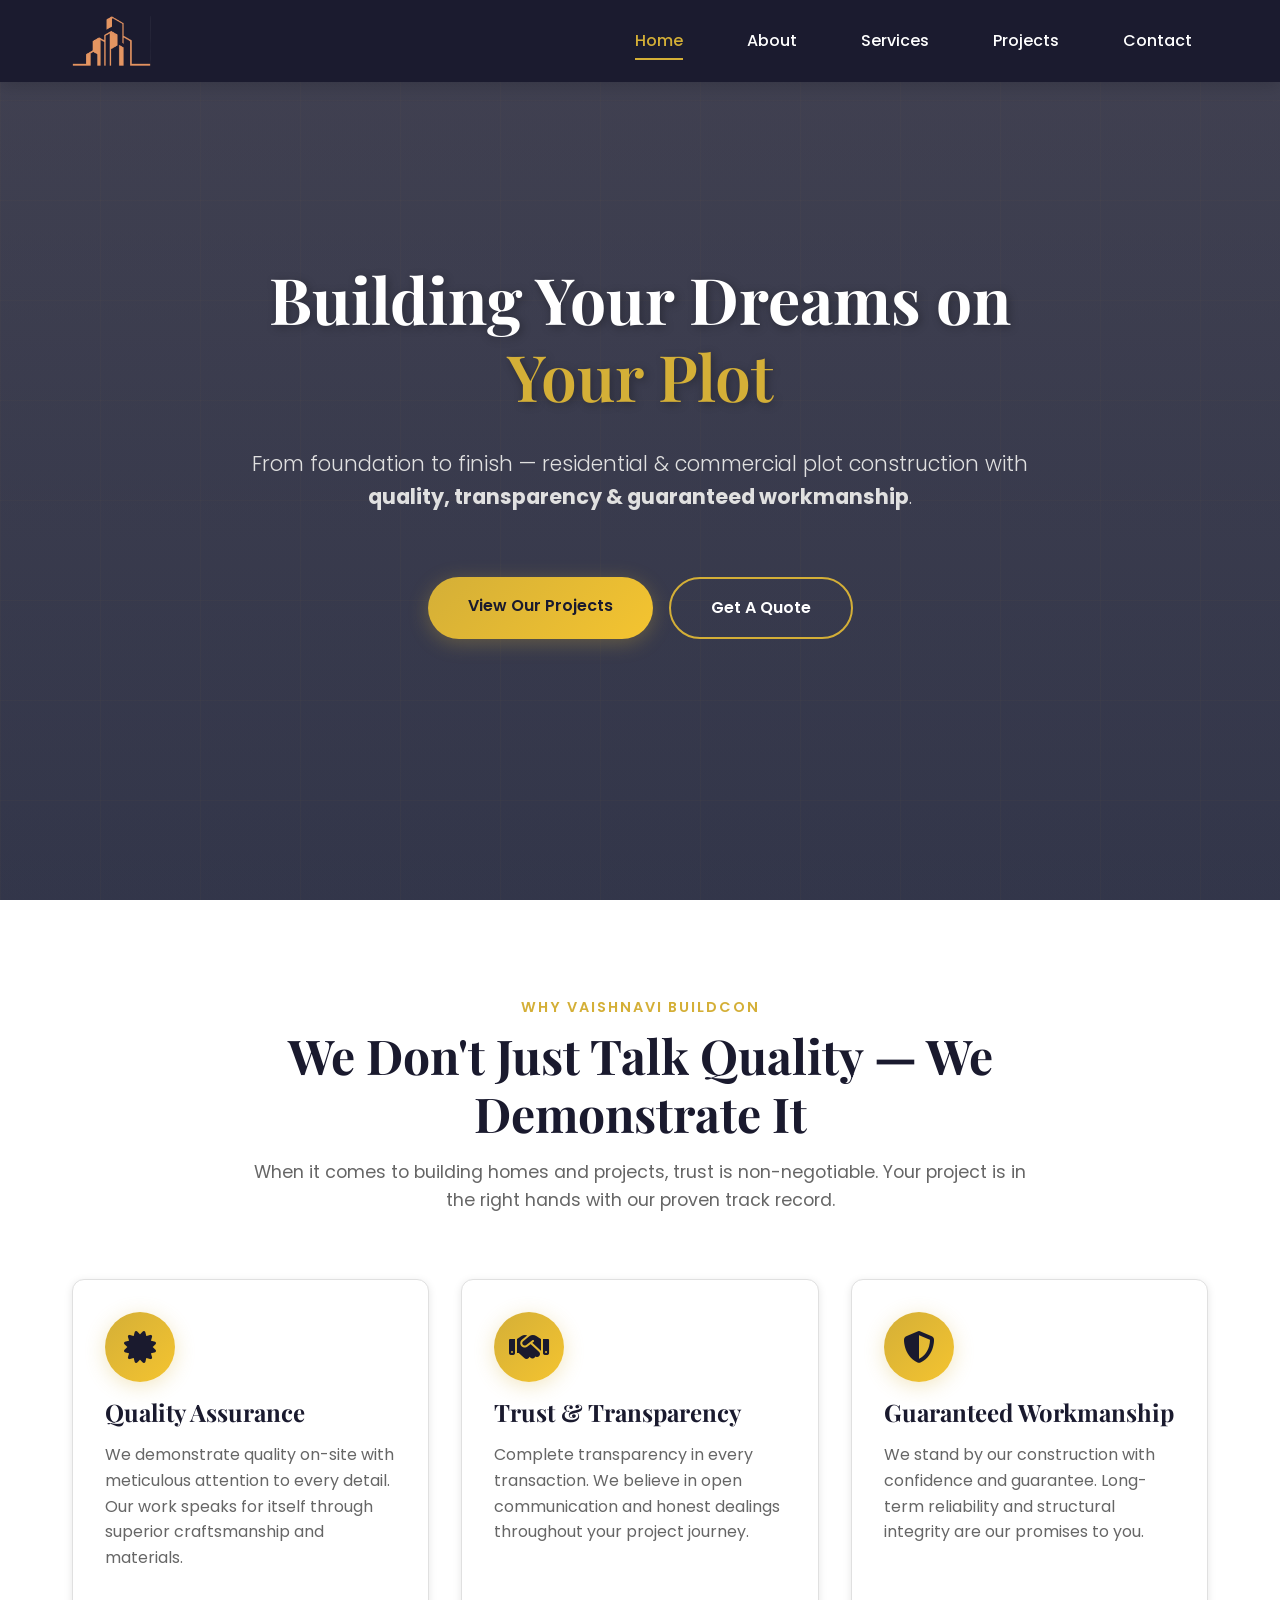
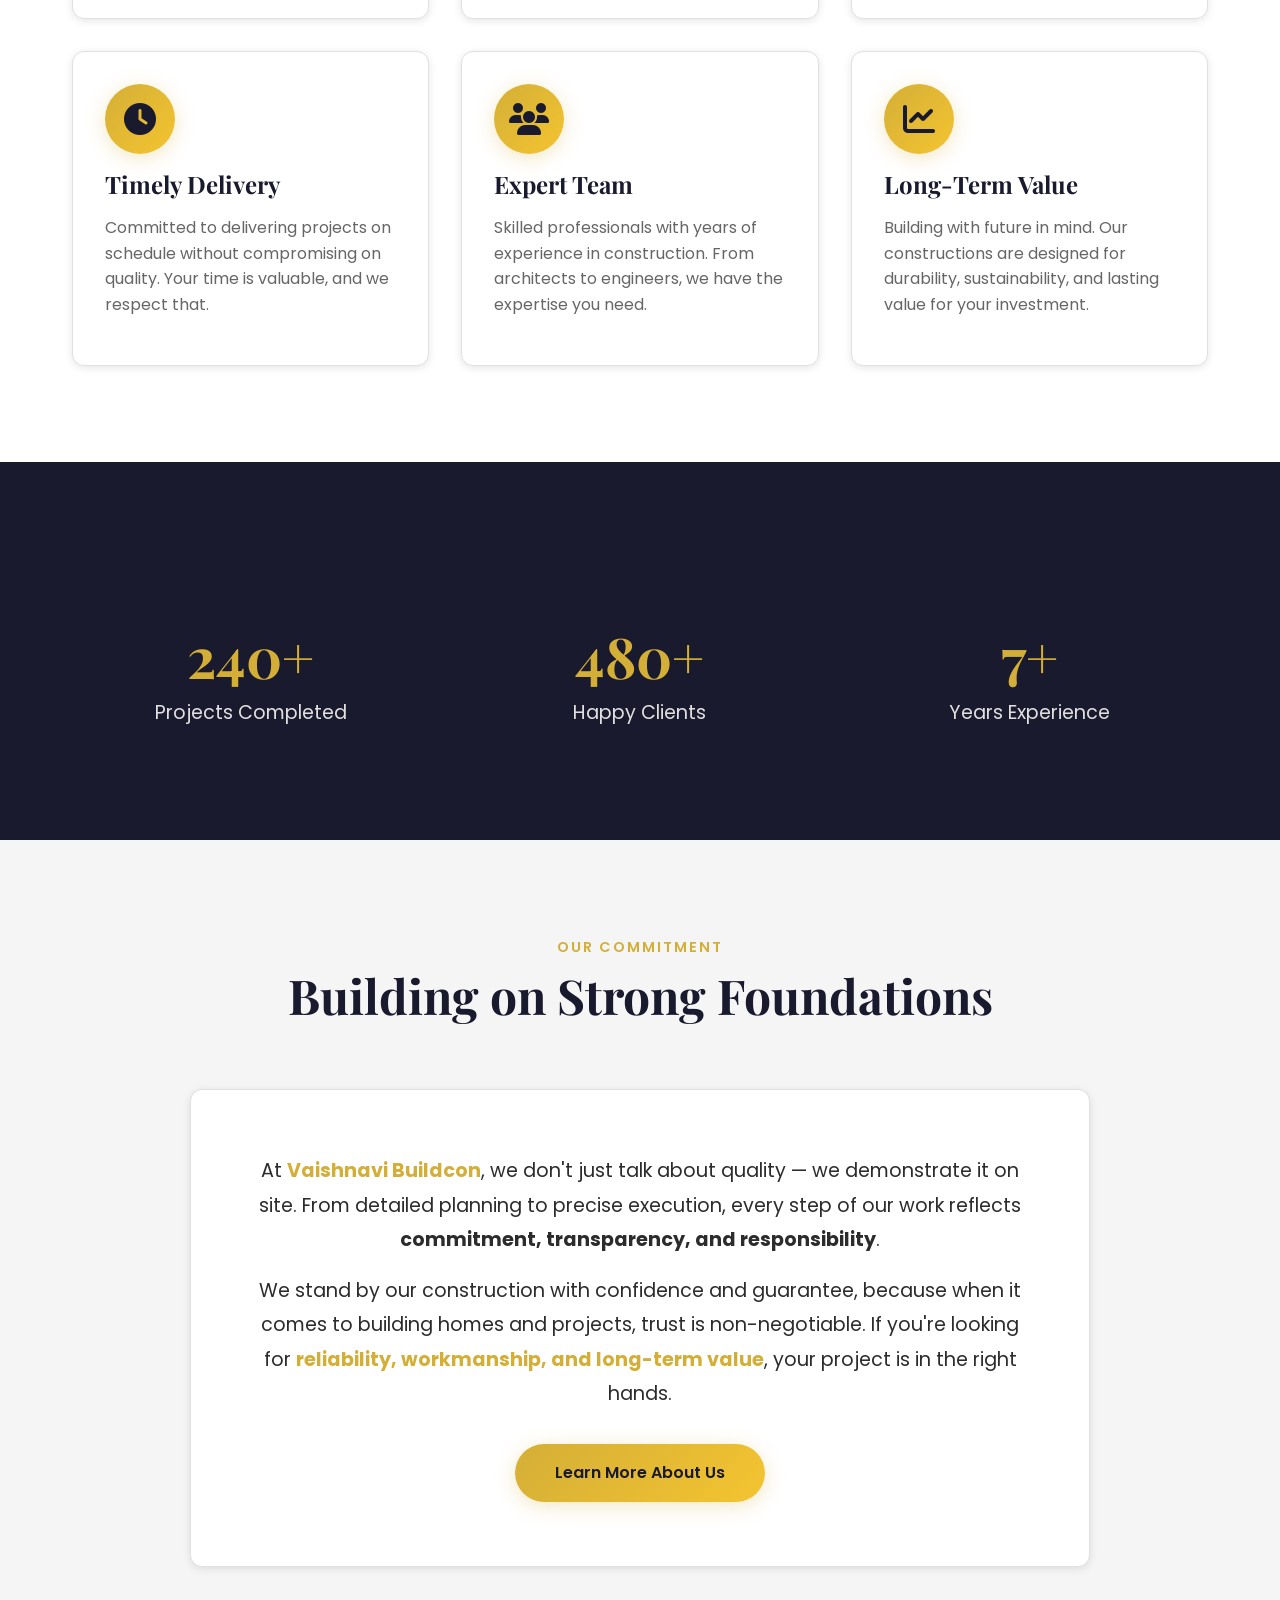
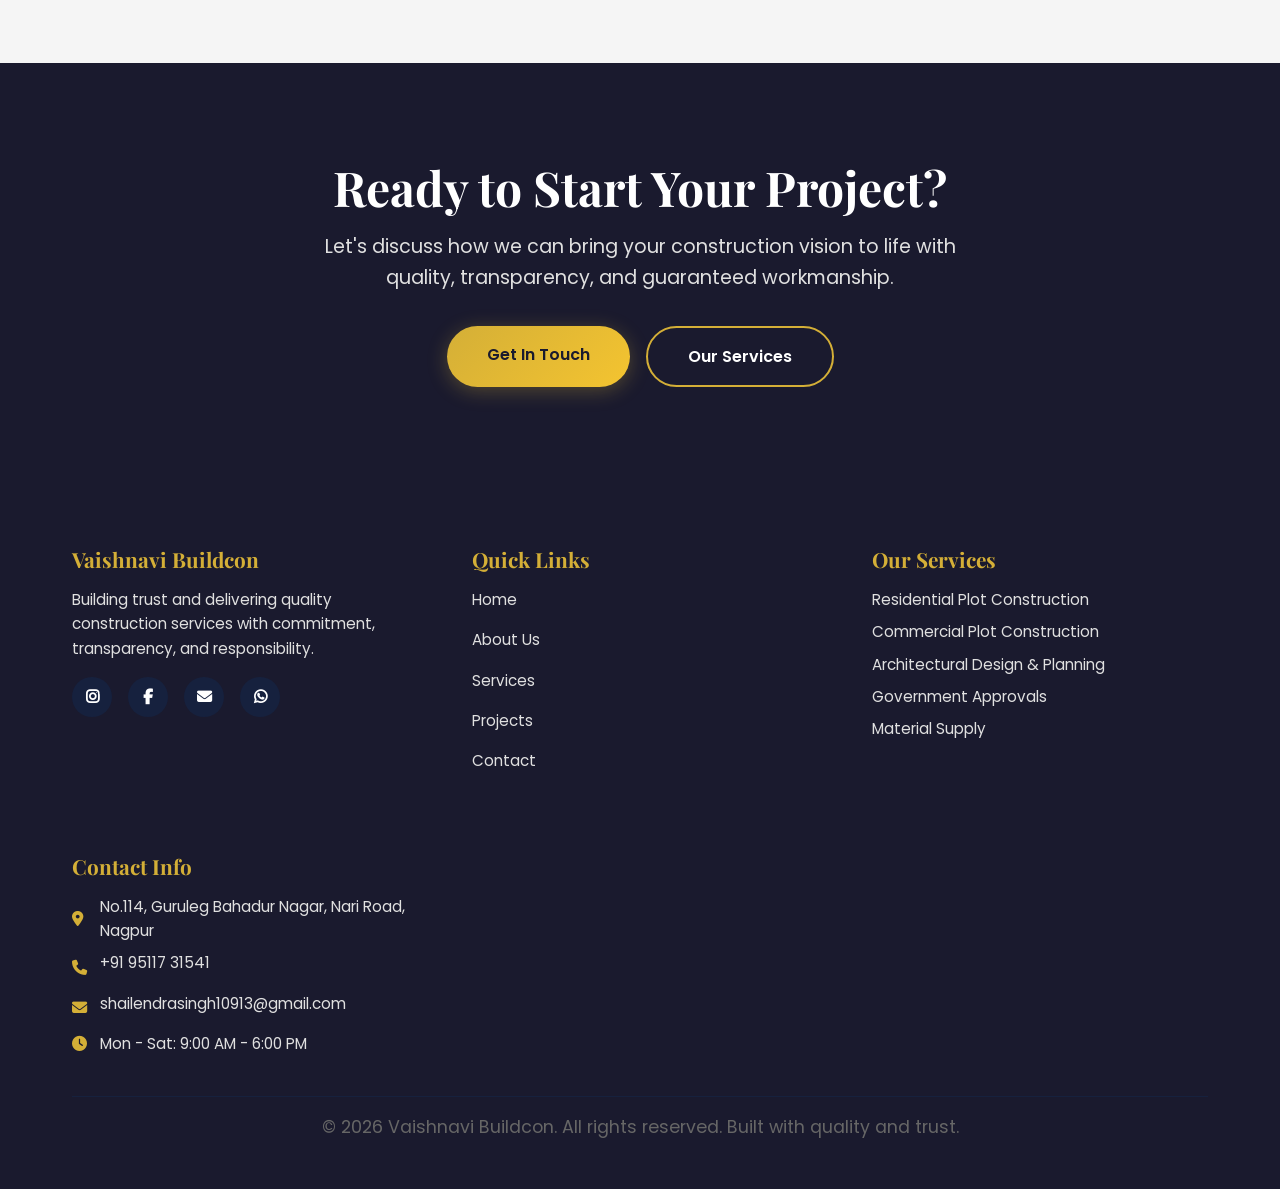
==== commit e7285ffb: "v1.1 - Premium hero background image, shorter subtitle, fix missing icon" ====
--- a/index.html
+++ b/index.html
@@ -47,9 +47,8 @@
         <div class="hero-content">
             <h1>Building Your Dreams on <span class="hero-highlight">Your Plot</span></h1>
             <p class="hero-subtitle">
-                Complete construction services for residential and commercial plots. From architectural design to final handover, 
-                we deliver <strong>quality construction with transparency and guaranteed workmanship</strong>. 
-                Your plot, our expertise, your dream building.
+                From foundation to finish — residential &amp; commercial plot construction with 
+                <strong>quality, transparency &amp; guaranteed workmanship</strong>.
             </p>
             <div class="hero-buttons">
                 <a href="projects.html" class="btn btn-primary">View Our Projects</a>
--- a/css/styles.css
+++ b/css/styles.css
@@ -276,7 +276,9 @@
     display: flex;
     align-items: center;
     justify-content: center;
-    background: linear-gradient(135deg, var(--primary-dark), var(--primary-blue));
+    background: 
+        linear-gradient(rgba(15, 15, 35, 0.72), rgba(15, 15, 35, 0.80)),
+        url('https://images.unsplash.com/photo-1541888946425-d81bb19240f5?w=1920&q=80&fit=crop') center/cover no-repeat;
     overflow: hidden;
 }
 
@@ -288,9 +290,9 @@
     right: 0;
     bottom: 0;
     background-image: 
-        linear-gradient(rgba(26, 26, 46, 0.85), rgba(22, 33, 62, 0.85)),
-        url('data:image/svg+xml,<svg width="100" height="100" xmlns="http://www.w3.org/2000/svg"><defs><pattern id="grid" width="100" height="100" patternUnits="userSpaceOnUse"><path d="M 100 0 L 0 0 0 100" fill="none" stroke="rgba(212,175,55,0.1)" stroke-width="1"/></pattern></defs><rect width="100%" height="100%" fill="url(%23grid)"/></svg>');
-    opacity: 0.5;
+        linear-gradient(rgba(26, 26, 46, 0.3), rgba(22, 33, 62, 0.3)),
+        url('data:image/svg+xml,<svg width="100" height="100" xmlns="http://www.w3.org/2000/svg"><defs><pattern id="grid" width="100" height="100" patternUnits="userSpaceOnUse"><path d="M 100 0 L 0 0 0 100" fill="none" stroke="rgba(212,175,55,0.07)" stroke-width="1"/></pattern></defs><rect width="100%" height="100%" fill="url(%23grid)"/></svg>');
+    opacity: 1;
 }
 
 .hero-content {
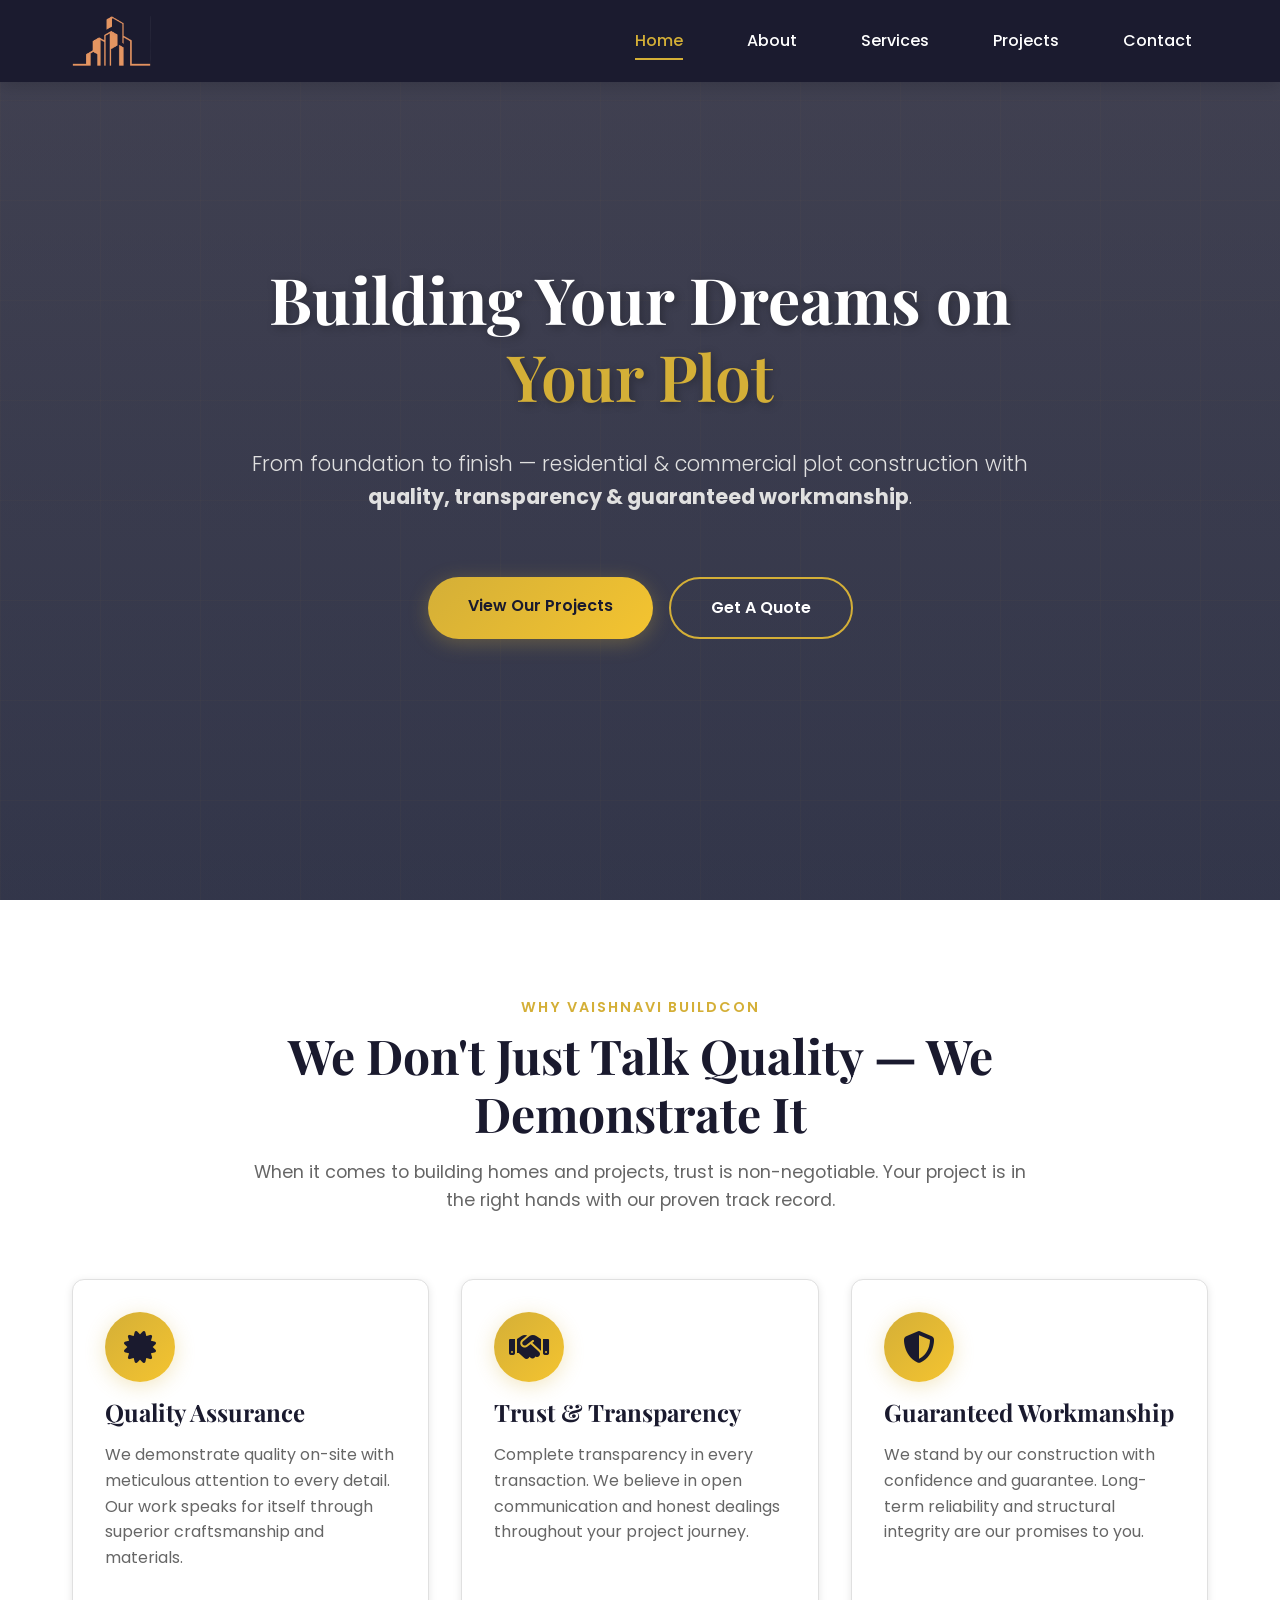
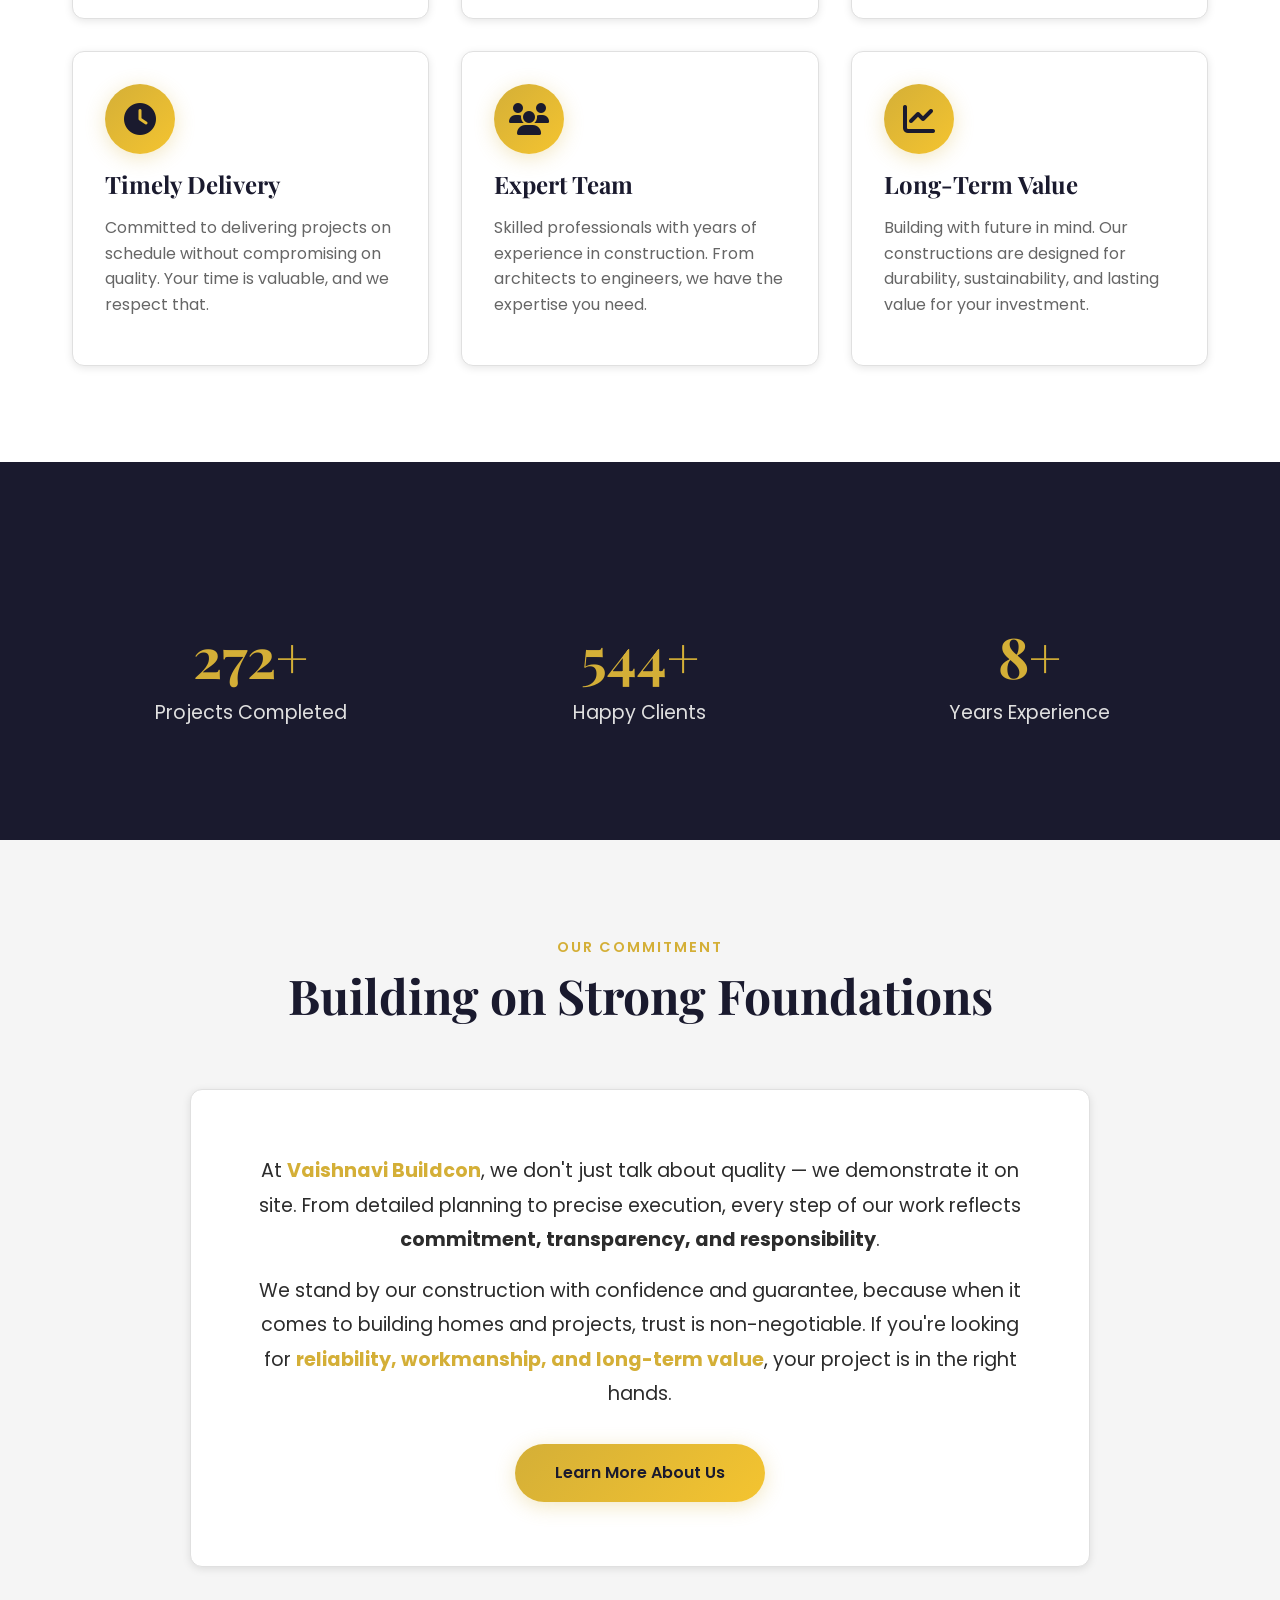
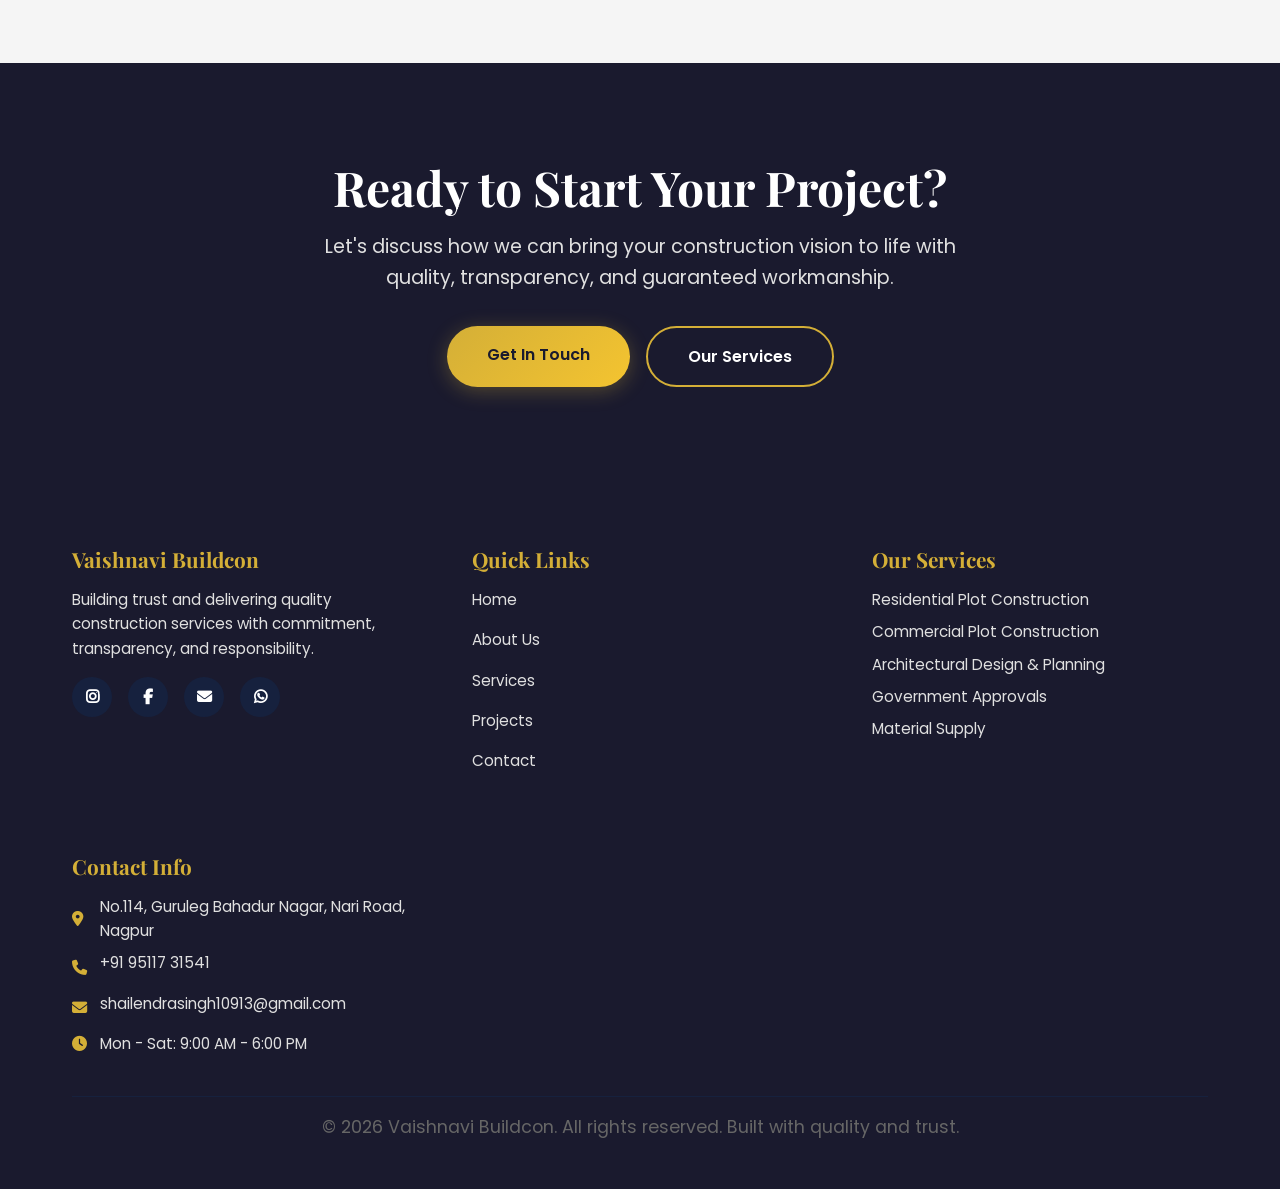
==== commit c0abd46c: "Replace emoji favicon with Vaishnavi Buildcon logo across all pages" ====
--- a/index.html
+++ b/index.html
@@ -18,7 +18,7 @@
     <link rel="stylesheet" href="css/styles.css">
     
     <!-- Favicon (placeholder) -->
-    <link rel="icon" type="image/svg+xml" href="data:image/svg+xml,<svg xmlns='http://www.w3.org/2000/svg' viewBox='0 0 100 100'><text y='.9em' font-size='90'>🏗️</text></svg>">
+    <link rel="icon" type="image/png" href="Vaishnavi Buildcon (Logo).png">
 </head>
 <body>
     <!-- Navigation -->
